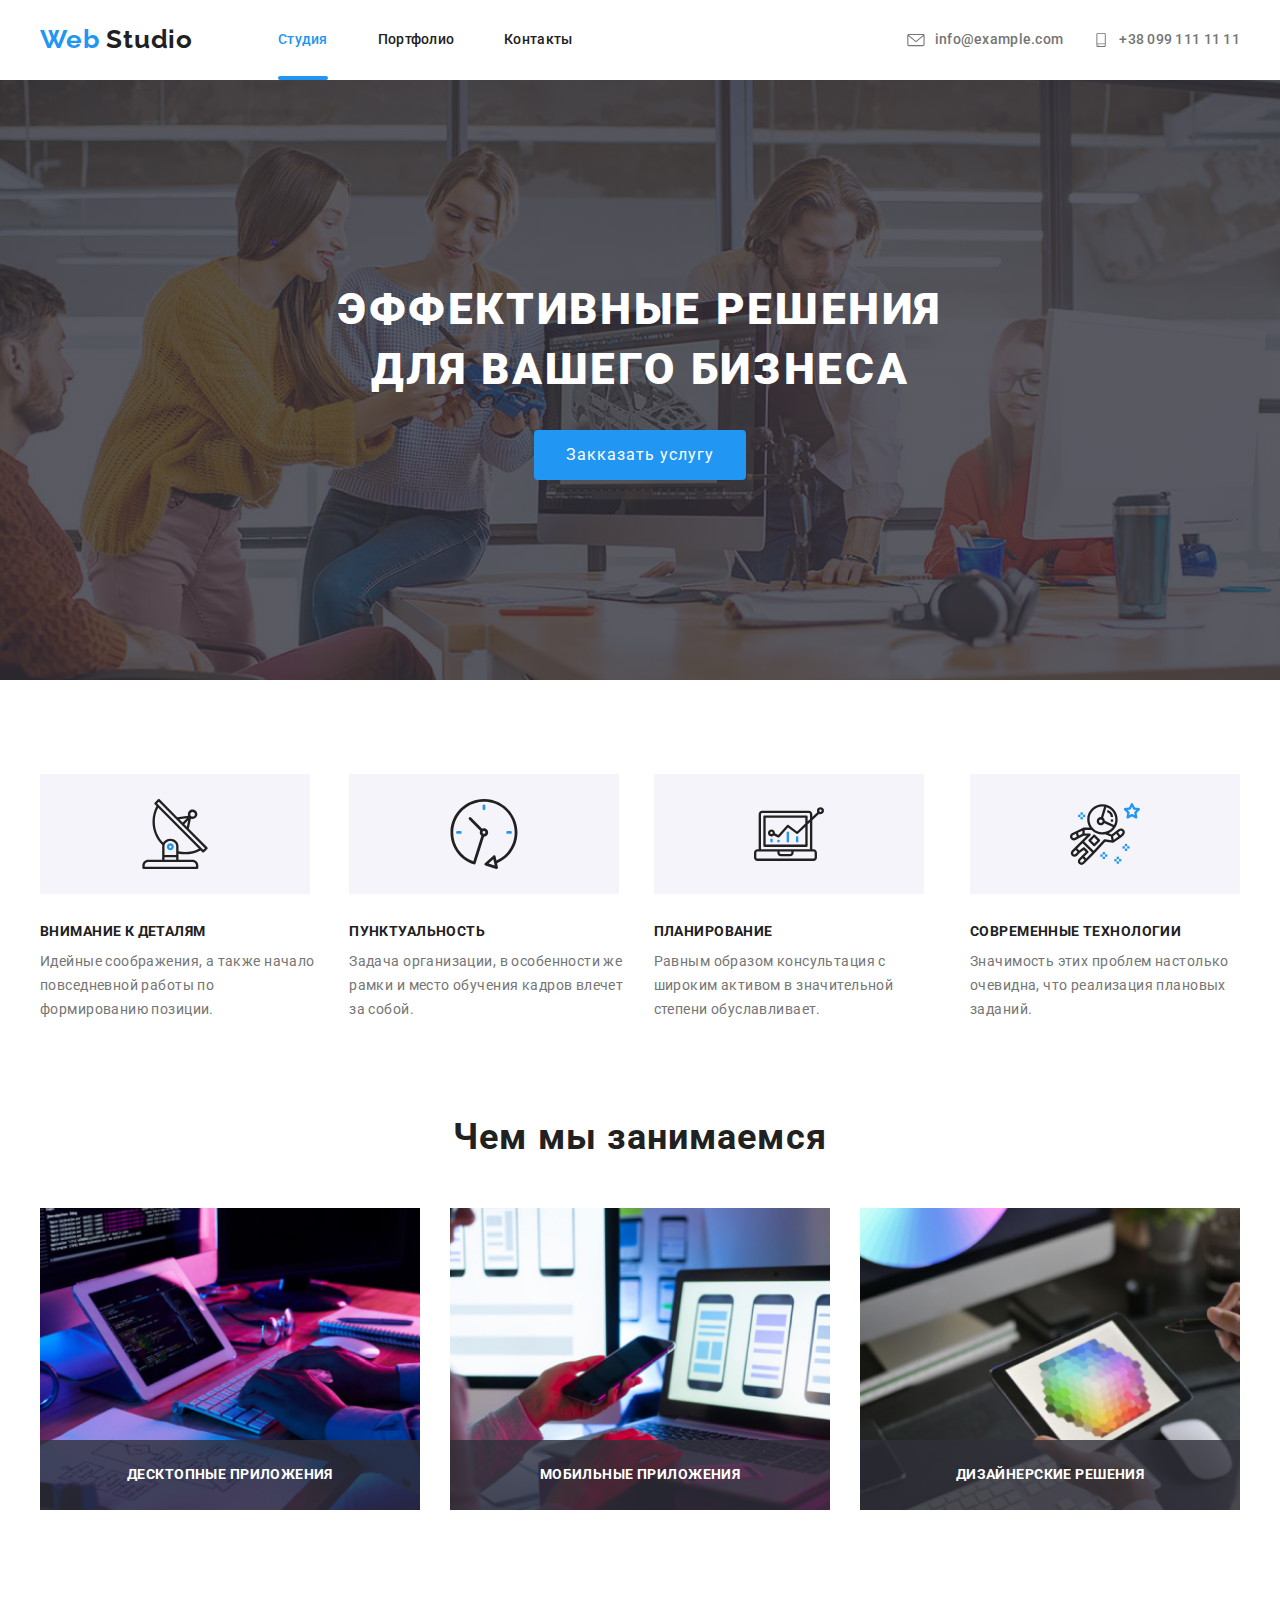
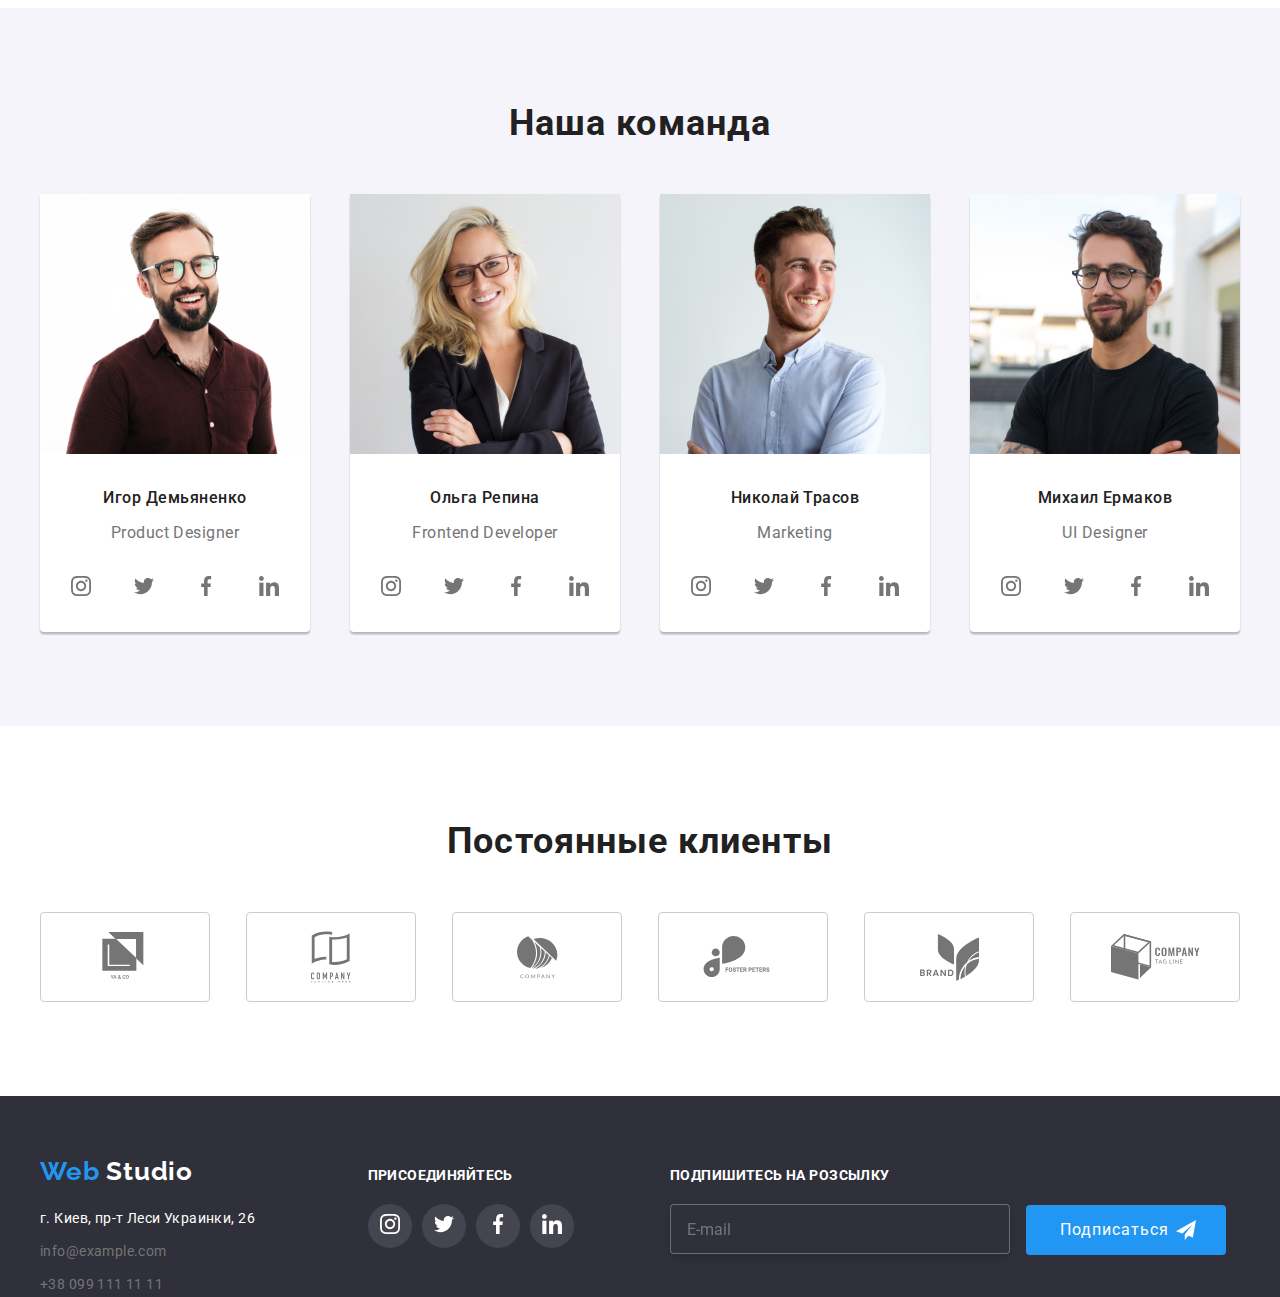
==== index.html @ dcc3e6ee "Копия ДЗ 6" ====
<!DOCTYPE html>
<html lang="ru">

<head>
  <meta charset="UTF-8" />

  <meta name="viewport" content="width=device-width, initial-scale=1.0" />
  <title>Студия</title>
  <link rel="stylesheet"
    href="https://fonts.googleapis.com/css2?family=Raleway:wght@700&family=Roboto:wght@400;700;900&display=swap" />
  <link rel="stylesheet" href="./normalize.css" />
  <link rel="stylesheet" href="./css/styles.css" />
</head>

<body>
 
  
  <header>
    <!-- Модалка -->
    <div class="backdrop is-hidden" data-modal>
      <div class="modal">
        <div class="img">
          <svg class="form-icon" width="18" height="18" data-modal-close>
            <use href="./images/sprite.svg#icon-cancel-circle"></use>
          </svg>
        </div>
        <h2 class="title">Оставьте свои данные, мы вам перезвоним</h2>


        <form class="form">
          <div class="form-field">
            <lable for="name" class="form-label">Имя</lable>
            <input type="text" class="form-input" name="name" id="">
            <svg class="form-icon" width="18" height="18">
              <use href="./images/sprite.svg#icon-person-black-18dp"></use>
            </svg>
          </div>


          <div class="form-field">
            <lable for="name" class="form-label">Телефон</lable>
            <input type="tel" class="form-input" name="phone" id="">
            <svg class="form-icon" width="18" height="18">
              <use href="./images/sprite.svg#icon-phone-black-18dp"></use>
            </svg>
          </div>

          <div class="form-field">
            <lable for="name" class="form-label">Почта</lable>
            <input type="email" class="form-input" name="email" id="">
            <svg class="form-icon" width="18" height="18">
              <use href="./images/sprite.svg#icon-email-black-18dp"></use>
            </svg>
          </div>

          <div>
            <lable for="name" class="form-label">Коментарий</lable>
            <textarea name="comment" rows="5" cols="45" placeholder="Введите текст" class="form-comment"></textarea>

          </div>
        </form>
        <div class="form-check">
          <input type="checkbox" name="policy" value="" id="policy" class="checkbox" />
          <label for="policy" class="form-label-check"> Соглашаюсь с рассылкой и принимаю<a href="" class="check-link">
              Условия договора</a></label>
        </div>

        <button type="submit" class="submit-button">Отправить</button>
        </form>

      </div>
    </div>
    <!-- Модалка --> 
    
    <!-- Шапка сайта -->
    <div class="container no-padding nav-box">
      <a href="./" class="logo">
        <div class="web">Web</div>
        <div class="studio">Studio</div>
      </a>

      <nav>
        <ul class="site-nav">
          <li class="item"><a href="" class="link">Студия</a></li>
          <li class="item"><a href="./portfolio.html">Портфолио</a></li>
          <li class="item"><a href="./test.html">Контакты</a></li>
        </ul>
      </nav>

      <address class="address-box">
        <ul class="address-list">
          <li class="item">
            <a href="mailto:info@example.com">
              <svg class="addres-icon" width="18" height="13">
                <use href="./images/sprite.svg#icon-envelope-hover"></use>
              </svg>
              <p>info@example.com</p>
            </a>
          </li>
          <li class="item">
            <a href="tel:+380991111111">
              <svg class="addres-icon" width="16" height="14">
                <use href="./images/sprite.svg#icon-smartphone"></use>
              </svg>
              +38 099 111 11 11
            </a>
          </li>
        </ul>
      </address>
    </div>
  </header>

  <!-- Герой -->

  <main>
    <section class="hero">
      <h1 class="title">
        Эффективные решения<br />
        для вашего бизнеса
      </h1>
      <button data-modal-open>Закказать услугу</button>
    </section>

    <!-- Преимущества -->

    <section class="advantages container">
      <h2 hidden>Преимущества</h2>
      <ul>
        <li class="item">
          <div class="advantages-icon">
            <svg width="70" height="70">
              <use href="./images/sprite.svg#icon-antenna"></use>
            </svg>
          </div>
          <h3 class="title">Внимание к деталям</h3>
          <p class="title-inf">
            Идейные соображения, а также начало повседневной работы по
            формированию позиции.
          </p>
        </li>

        <li class="item">
          <div class="advantages-icon">
            <svg width="70" height="70">
              <use href="./images/sprite.svg#icon-clock"></use>
            </svg>
          </div>
          <h3 class="title">Пунктуальность</h3>

          <p class="title-inf">
            Задача организации, в особенности же рамки и место обучения кадров
            влечет за собой.
          </p>
        </li>

        <li class="item">
          <div class="advantages-icon">
            <svg width="70" height="70">
              <use href="./images/sprite.svg#icon-diagram"></use>
            </svg>
          </div>
          <h3 class="title">Планирование</h3>
          <p class="title-inf">
            Равным образом консультация с широким активом в значительной
            степени обуславливает.
          </p>
        </li>

        <li class="item">
          <div class="advantages-icon">
            <svg width="70" height="70">
              <use href="./images/sprite.svg#icon-astronaut"></use>
            </svg>
          </div>
          <h3 class="title">Современные технологии</h3>
          <p class="title-inf">
            Значимость этих проблем настолько очевидна, что реализация
            плановых заданий.
          </p>
        </li>
      </ul>
    </section>

    <!-- Чем мы занимаемся -->

    <section class="work container">
      <h2 class="subtitle">Чем мы занимаемся</h2>
      <ul class="subject">
        <li class="title">
          <img src="./images/box1.jpg" alt="Ноутбук" width="380" />
          <h3 class="signature">Десктопные приложения</h3>
        </li>

        <li class="title">
          <img src="./images/box2.jpg" alt="Смартфон" width="380" />
          <h3 class="signature">Мобильные приложения</h3>
        </li>

        <li class="title">
          <img src="./images/box3.jpg" alt="Рабочий стол" width="380" />
          <h3 class="signature">Дизайнерские решения</h3>
        </li>
      </ul>
    </section>

    <!-- Наша команда -->

    <section class="team">
      <div class="container">
        <h2 class="subtitle">Наша команда</h2>
        <ul class="subject">
          <li class="title">
            <img src="./images/igor.jpg" alt="Игор Демьяненко" width="270" />
            <h3 class="name">Игор Демьяненко</h3>
            <p class="specialty">Product Designer</p>
            <ul class="link-soc">
              <li class="title">
                <a href="https://www.instagram.com/?hl=ru" target="_blank">
                  <svg class="social-icon" width="20" height="20">
                    <use href="./images/sprite.svg#icon-instagram-2"></use>
                  </svg>
                </a>
              </li>
              <li class="title">
                <a href="https://twitter.com/?lang=ru" target="_blank">
                  <svg class="social-icon" width="20" height="20">
                    <use href="./images/sprite.svg#icon-twitter-1"></use>
                  </svg>
                </a>
              </li>
              <li class="title">
                <a href="https://www.facebook.com/" target="_blank">
                  <svg class="social-icon" width="20" height="20">
                    <use href="./images/sprite.svg#icon-facebook-1"></use>
                  </svg>
                </a>
              </li>

              <li class="title">
                <a href="https://ru.linkedin.com/" target="_blank">
                  <svg class="social-icon" width="20" height="20">
                    <use href="./images/sprite.svg#icon-linkedin-1"></use>
                  </svg>
                </a>
              </li>
            </ul>
          </li>

          <li class="title">
            <img src="./images/olga.jpg" alt="Ольга Репина" width="270" />
            <h3 class="name">Ольга Репина</h3>
            <p class="specialty">Frontend Developer</p>
            <ul class="link-soc">
              <li class="title">
                <a href="https://www.instagram.com/?hl=ru" target="_blank">
                  <svg class="social-icon" width="20" height="20">
                    <use href="./images/sprite.svg#icon-instagram-2"></use>
                  </svg>
                </a>
              </li>
              <li class="title">
                <a href="https://twitter.com/?lang=ru" target="_blank">
                  <svg class="social-icon" width="20" height="20">
                    <use href="./images/sprite.svg#icon-twitter-1"></use>
                  </svg>
                </a>
              </li>
              <li class="title">
                <a href="https://www.facebook.com/" target="_blank">
                  <svg class="social-icon" width="20" height="20">
                    <use href="./images/sprite.svg#icon-facebook-1"></use>
                  </svg>
                </a>
              </li>

              <li class="title">
                <a href="https://ru.linkedin.com/" target="_blank">
                  <svg class="social-icon" width="20" height="20">
                    <use href="./images/sprite.svg#icon-linkedin-1"></use>
                  </svg>
                </a>
              </li>
            </ul>
          </li>

          <li class="title">
            <img src="./images/nikolay.jpg" alt="Николай Тарасов" width="270" />
            <h3 class="name">Николай Трасов</h3>
            <p class="specialty">Marketing</p>
            <ul class="link-soc">
              <li class="title">
                <a href="https://www.instagram.com/?hl=ru" target="_blank">
                  <svg class="social-icon" width="20" height="20">
                    <use href="./images/sprite.svg#icon-instagram-2"></use>
                  </svg>
                </a>
              </li>
              <li class="title">
                <a href="https://twitter.com/?lang=ru" target="_blank">
                  <svg class="social-icon" width="20" height="20">
                    <use href="./images/sprite.svg#icon-twitter-1"></use>
                  </svg>
                </a>
              </li>
              <li class="title">
                <a href="https://www.facebook.com/" target="_blank">
                  <svg class="social-icon" width="20" height="20">
                    <use href="./images/sprite.svg#icon-facebook-1"></use>
                  </svg>
                </a>
              </li>

              <li class="title">
                <a href="https://ru.linkedin.com/" target="_blank">
                  <svg class="social-icon" width="20" height="20">
                    <use href="./images/sprite.svg#icon-linkedin-1"></use>
                  </svg>
                </a>
              </li>
            </ul>
          </li>

          <li class="title">
            <img src="./images/mihail.jpg" alt="Михаил Ермаков" width="270" />
            <h3 class="name">Михаил Ермаков</h3>
            <p class="specialty">UI Designer</p>
            <ul class="link-soc">
              <li class="title">
                <a href="https://www.instagram.com/?hl=ru" target="_blank">
                  <svg class="social-icon" width="20" height="20">
                    <use href="./images/sprite.svg#icon-instagram-2"></use>
                  </svg>
                </a>
              </li>
              <li class="title">
                <a href="https://twitter.com/?lang=ru" target="_blank">
                  <svg class="social-icon" width="20" height="20">
                    <use href="./images/sprite.svg#icon-twitter-1"></use>
                  </svg>
                </a>
              </li>
              <li class="title">
                <a href="https://www.facebook.com/" target="_blank">
                  <svg class="social-icon" width="20" height="20">
                    <use href="./images/sprite.svg#icon-facebook-1"></use>
                  </svg>
                </a>
              </li>

              <li class="title">
                <a href="https://ru.linkedin.com/" target="_blank">
                  <svg class="social-icon" width="20" height="20">
                    <use href="./images/sprite.svg#icon-linkedin-1"></use>
                  </svg>
                </a>
              </li>
            </ul>
          </li>
        </ul>
      </div>
    </section>

    <!-- Постоянные клиенты -->

    <section class="clients">
      <div class="container">
        <h2 class="subtitle">Постоянные клиенты</h2>
        <ul class="client-box">
          <li class="item">
            <a href="" class="clients-link">
              <svg class="client-icon" width="48" height="50">
                <use href="./images/sprite.svg#icon-logo-1"></use>
              </svg>
            </a>
          </li>

          <li class="item">
            <a href="" class="clients-link">
              <svg class="client-icon" width="40" height="52">
                <use href="./images/sprite.svg#icon-logo-2"></use>
              </svg>
            </a>
          </li>
          <li class="item">
            <a href="" class="clients-link">
              <svg class="client-icon" width="41" height="43">
                <use href="./images/sprite.svg#icon-logo-3"></use>
              </svg>
            </a>
          </li>
          <li class="item">
            <a href="" class="clients-link">
              <svg class="client-icon" width="80" height="42">
                <use href="./images/sprite.svg#icon-logo-4"></use>
              </svg>
            </a>
          </li>
          <li class="item">
            <a href="" class="clients-link">
              <svg class="client-icon" width="59" height="47">
                <use href="./images/sprite.svg#icon-logo-5"></use>
              </svg>
            </a>
          </li>
          <li class="item">
            <a href="" class="clients-link">
              <svg class="client-icon" width="89" height="46">
                <use href="./images/sprite.svg#icon-logo-6"></use>
              </svg>
            </a>
          </li>
        </ul>
      </div>
    </section>
  </main>
  <!-- Футер -->

  <footer class="footer">
    <div class="container">
      <div class="footer-box">
        <div class="box-link">
          <a href="./" class="logo">
            <div class="web">Web</div>
            <div class="studio-white">Studio</div>
          </a>
          <div class="footer-add">
            <address>
              <ul>
                <li class="item">
                  <a class="maps" href="https://goo.gl/maps/wAixXiMxQ6tdeZB17" target="_blank">г.
                    Киев, пр-т Леси Украинки, 26</a>
                </li>

                <li class="item">
                  <a href="mailto:info@example.com" class="link">info@example.com</a><br />
                </li>
                <li class="item">
                  <a href="tel:+380991111111" class="link">+38 099 111 11 11</a>
                </li>
              </ul>
            </address>
          </div>
        </div>

        <div class="connect">
          <p class="title">Присоединяйтесь</p>
          <ul class="connect-box">
            <li class="item">
              <a href="https://www.instagram.com/?hl=ru" target="_blank">
                <svg class="connect-icon" width="20" height="20">
                  <use href="./images/sprite.svg#icon-instagram-2"></use>
                </svg>
              </a>
            </li>
            <li class="item">
              <a href="https://www.instagram.com/?hl=ru" target="_blank">
                <svg class="connect-icon" width="20" height="20">
                  <use href="./images/sprite.svg#icon-twitter-1"></use>
                </svg>
              </a>
            </li>

            <li class="item">
              <a href="https://www.facebook.com/" target="_blank">
                <svg class="connect-icon" width="20" height="20">
                  <use href="./images/sprite.svg#icon-facebook-1"></use>
                </svg>
              </a>
            </li>

            <li class="item">
              <a href="https://ru.linkedin.com/" target="_blank">
                <svg class="connect-icon" width="20" height="20">
                  <use href="./images/sprite.svg#icon-linkedin-1"></use>
                </svg>
              </a>
            </li>
          </ul>
        </div>

        <div class="subskriber">
          <p class="title">Подпишитесь на розсылку</p>
          <input type="text" class="ft-input" placeholder="E-mail">
          <button>Подписаться
            <svg class="subskriber-icon" width="20" height="20">
              <use href="./images/sprite.svg#icon-send"></use>
            </svg>
          </button>
        </div>
      </div>
    </div>
  </footer>
  <script>
    const refs = {
      openModalBtn: document.querySelector("[data-modal-open]"),
      closeModalBtn: document.querySelector("[data-modal-close]"),
      modal: document.querySelector("[data-modal]"),
    };

    refs.openModalBtn.addEventListener("click", toggleModal);
    refs.closeModalBtn.addEventListener("click", toggleModal);

    function toggleModal() {
      refs.modal.classList.toggle("is-hidden");
    }
  </script>
</body>

</html>
---- css/styles.css ----
a {
  text-decoration: none;
}
ul {
  list-style: none;
  padding-left: 0;
}

html {
  box-sizing: inherit;
}

*,
*::before,
*::after {
  box-sizing: border-box;
}

:active,
:hover,
:focus {
  outline: 0;
  outline-offset: 0;
}

:root {
  --primary-text-color: #757575;
  --title-text-color: #212121;
  --accent-color: #2196f3;
  --accent-white-color: #ffffff;
  --background-pinc-color: #f5f4fa;
}

h1,
h2,
h3,
h4,
h5,
h6,
ul,
li,
p {
  margin-top: 0px;
  margin-bottom: 0px;
}

.container {
  width: 1230px;
  padding: 94px 15px;
  margin-left: auto;
  margin-right: auto;
}

.no-padding {
  padding-top: 0;
  padding-bottom: 0;
}

body {
  background-color: var(--accent-white-color);
  font-family: "Roboto", sans-serif;
}

/* Модальное окно */

.backdrop {
  position: fixed;
  top: 0;
  left: 0;
  width: 100%;
  height: 100%;
  background-color: rgba(0, 0, 0, 0.4);
  z-index: 1;

  opacity: 1;
  transition: opacity 250ms cubic-bezier(0.4, 0, 0.2, 1);
}

.form .form-input {
  padding: 10px 20px 10px 42px;
  border-radius: 4px;
  border: 1px solid rgba(33, 33, 33, 0.2);

  margin-bottom: 10px;

  height: 40px;
  width: 448px;
}

.form .form-input:focus {
  border-color: var(--accent-color);
}

.form .form-field:focus-within svg {
  fill: var(--accent-color);
}

.backdrop.is-hidden {
  opacity: 0;
  pointer-events: none;
}

.backdrop .modal .img {
  position: absolute;
  top: 8px;
  right: 8px;
}

.backdrop .modal .img:hover,
.backdrop .modal .img:focus {
  fill: var(--accent-color);
}

.backdrop.is-hidden .modal {
  transform: scale(0.8) translate(-50%, -50%);
}

.modal {
  width: 528px;
  height: 581px;
  position: relative;
  left: 50%;
  top: 50%;
  background-color: #fff;
  border-radius: 4px;

  transform: scale(1) translate(-50%, -50%);
  transition: transform 250ms cubic-bezier(0.4, 0, 0.2, 1);
}

.backdrop .title {
  padding: 40px 40px 12px 40px;

  font-family: Roboto;
  font-style: normal;
  font-weight: bold;
  font-size: 20px;
  line-height: 23px;
  text-align: center;
  letter-spacing: 0.03em;
}

.backdrop .form-label {
  font-family: Roboto;
  font-style: normal;
  font-weight: normal;
  font-size: 12px;
  line-height: 14px;
  letter-spacing: 0.01em;

  display: block;
  color: var(--primary-text-color);
  margin-bottom: 4px;
}

.form {
  margin-left: 40px;
}

.form .form-field {
  position: relative;
}

.form .form-icon {
  position: absolute;
  top: 29px;
  left: 12px;
}

.form .form-comment {
  padding: 12px 16px;
  margin-bottom: 20px;
  border-radius: 4px;
  border: 1px solid rgba(33, 33, 33, 0.2);
  resize: none;

  height: 120px;
  width: 448px;

  font-family: Roboto;
  font-style: normal;
  font-weight: normal;
  font-size: 12px;
  line-height: 14px;
  letter-spacing: 0.01em;
}

.form .form-comment:focus {
  border-color: var(--accent-color);
}

.form-check {
  display: flex;
  justify-content: center;
  align-items: center;
}

.form-check .form-label-check {
  font-family: Roboto;
  font-style: normal;
  font-weight: normal;
  font-size: 14px;
  line-height: 24px;
  letter-spacing: 0.03em;

  color: #757575;
}

.checkbox {
  margin-right: 5px;
}

.check-link {
  color: var(--accent-color);
}

.submit-button {
  background-color: var(--accent-color);
  color: var(--accent-white-color);
  font-size: 16px;
  line-height: 1.9;
  align-items: center;
  text-align: center;
  letter-spacing: 0.06em;
  font-style: normal;
  border: 0px;

  display: inline-block;

  border-radius: 4px;
  padding: 10px 32px;
  min-width: 200px;
  margin-top: 30px;
  margin-left: 164px;
}

/* Навигаия сайта */

.logo {
  font-family: "Raleway", sans-serif;
  font-weight: 700;
  font-size: 26px;
  line-height: 1.2;
  letter-spacing: 0.03em;

  min-width: 153px;
  display: flex;
  justify-content: space-between;
  padding-top: 24px;
  padding-bottom: 25px;
  margin-right: 85px;
}

.logo .web {
  color: var(--accent-color);
}

.logo .studio {
  color: var(--title-text-color);
}

.logo .studio-white {
  color: var(--accent-white-color);
}
.site-nav {
  display: flex;
}

.site-nav .item:not(:last-child) {
  margin-right: 50px;
}

.site-nav a {
  color: var(--title-text-color);
  font-weight: 500;
  font-size: 14px;
  line-height: 1.14;
  letter-spacing: 0.02em;

  display: block;
  padding-top: 32px;

  transition-property: background-color, color;
  transition-duration: 250ms;
  transition-timing-function: cubic-bezier(0.4, 0, 0.2, 1);
}

.site-nav a:hover,
.site-nav a:focus {
  color: var(--accent-color);
}

.site-nav .link {
  color: var(--accent-color);
}

.site-nav .link::after {
  content: " ";
  display: block;
  width: inherit;
  height: 4px;
  background-color: var(--accent-color);
  border-radius: 2px;
  margin-top: 28px;
}

.address-list {
  display: flex;
}

.address-box {
  margin-left: auto;
}

.address-list a {
  color: var(--primary-text-color);
  font-weight: 500;
  font-size: 14px;
  line-height: 1.14;
  letter-spacing: 0.02em;
  font-style: normal;

  display: flex;
  padding-top: 32px;
  padding-bottom: 32px;
  margin-right: 26px;
  align-items: center;
}

.address-list a:last-child {
  margin-right: 0;

  transition-property: background-color, color;
  transition-duration: 250ms;
  transition-timing-function: cubic-bezier(0.4, 0, 0.2, 1);
}

.address-box .addres-icon {
  margin-right: 10px;
  fill: var(--primary-text-color);
}

.address-list .item + .item {
  margin-left: 30px;
}

.address-list .item a:hover,
.address-list .item a:focus {
  color: var(--accent-color);
}

.address-list .item a:hover .addres-icon,
.address-list .item a:focus .addres-icon {
  color: var(--accent-color);
  fill: var(--accent-color);
}

.nav-box {
  display: flex;
  align-items: center;
}

.hero {
  height: 600px;
  text-align: center;
  padding-top: 200px;

  background-image: linear-gradient(
      rgba(47, 48, 58, 0.8) 0%,
      rgba(47, 48, 58, 0.8) 100%
    ),
    url(../images/header-img.jpg);
  background-repeat: no-repeat;
  background-position: 50% 50%;
}

.hero .title {
  color: var(--accent-white-color);
  font-weight: 900;
  font-size: 44px;
  line-height: 1.36;
  text-align: center;
  letter-spacing: 0.06em;
  text-transform: uppercase;
}

.hero button {
  background-color: var(--accent-color);
  color: var(--accent-white-color);
  font-size: 16px;
  line-height: 1.9;
  align-items: center;
  text-align: center;
  letter-spacing: 0.06em;
  font-style: normal;
  border: 0px;

  display: inline-block;

  border-radius: 4px;
  padding: 10px 32px;
  min-width: 200px;
  margin-top: 30px;
}

.advantages .title {
  color: var(--title-text-color);
  font-weight: 700;
  font-size: 14px;
  line-height: 1.14;
  letter-spacing: 0.03em;
  text-transform: uppercase;

  margin: 30px 0 10px 0;
}

.advantages ul {
  display: flex;
  justify-content: space-between;
}

.advantages .item:not(:last-child) {
  margin-right: 30px;
}

.advantages .item img {
  background-color: var(--background-pinc-color);
  padding: 25px 102px;
  border-radius: 4px;
}

.advantages .title-inf {
  color: var(--primary-text-color);
  font-size: 14px;
  line-height: 1.7;
  letter-spacing: 0.03em;
  font-family: Roboto;

  margin-top: 0;
  margin-bottom: 0;
}

.advantages ul {
  padding: 0;
}

.advantages .advantages-icon {
  display: inline-flex;
  width: 270px;
  height: 120px;
  background-color: var(--background-pinc-color);
}

.advantages .advantages-icon {
  display: inline-flex;
  align-items: center;
  justify-content: center;
}

.subtitle {
  color: var(--title-text-color);
  font-size: 36px;
  line-height: 1.17;
  text-align: center;
  letter-spacing: 0.03em;
  font-weight: 700;

  margin-bottom: 50px;
}

.work .subtitle {
  margin-top: -94px;
}

.work .signature {
  background-color: rgba(47, 48, 58, 0.8);
  color: var(--accent-white-color);
  font-size: 14px;
  line-height: 1.14;
  text-align: center;
  letter-spacing: 0.03em;
  text-transform: uppercase;
  font-weight: 700;
  padding-top: 27px;
  padding-bottom: 27px;

  position: absolute;
  left: 0;
  right: 0;
  bottom: 4px;
}

.work .title {
  position: relative;
}

.work .subject {
  display: flex;
  width: calc((100%-120px) / 3);
}

.work .title:not(:last-child) {
  margin-right: 30px;
}

.team {
  background-color: var(--background-pinc-color);
}

.team .title {
  background-color: var(--accent-white-color);
  border-radius: 4px;

  box-sizing: border-box;
}

.team ul {
  padding: 0;
}

.team .name {
  color: var(--title-text-color);
  font-weight: 500;
  font-size: 16px;
  line-height: 1.2;
  letter-spacing: 0.03em;
  text-align: center;

  margin-top: 30px;
}

.team .specialty {
  margin-bottom: 16px;
  margin-top: 10px;
  text-align: center;
}

.team .name + p {
  color: var(--primary-text-color);
  font-size: 16px;
  line-height: 1.9;
  letter-spacing: 0.03em;
}

.team .link-soc {
  display: flex;
  justify-content: space-evenly;
  margin-bottom: 24px;
}

.team .link-soc a:hover,
.team .link-soc a:focus {
  background-color: var(--accent-color);
}

.team .social-icon {
  fill: var(--primary-text-color);
}

.team .link-soc a:hover .social-icon,
.team .link-soc a:focus .social-icon {
  background-color: var(--accent-color);
  fill: var(--accent-white-color);
}

.team .link-soc a {
  display: inline-flex;
  justify-content: center;
  align-items: center;
  width: 44px;
  height: 44px;
  border-radius: 50%;
  padding: 12px;

  transition-property: background-color, fill;
  transition-duration: 250ms;
  transition-timing-function: cubic-bezier(0.4, 0, 0.2, 1);
}

.team .container .subject {
  display: flex;
  justify-content: space-between;
}

.team .container .subject > .title {
  box-shadow: 0px 3px 1px rgba(0, 0, 0, 0.1), 0px 1px 2px rgba(0, 0, 0, 0.08),
    0px 2px 2px rgba(0, 0, 0, 0.12);
}

.footer {
  background-color: #2f303a;
}

.footer .title {
  color: var(--accent-white-color);
  font-weight: 700;
  line-height: 1.14;
  letter-spacing: 0.03em;
  text-transform: uppercase;
  font-size: 14px;

  margin-bottom: 20px;
}

.footer .link {
  color: var(--primary-text-color);
  line-height: 1.7;
  letter-spacing: 0.03em;
  font-size: 14px;
  font-style: normal;
}

.footer .container {
  padding-top: 0;
  padding-bottom: 0;
}

.footer .container .logo {
  width: 153px;
  padding-top: 0;
  padding-bottom: 0;
  margin-top: 60px;
  margin-bottom: 20px;
}

.footer .box-link {
  width: 231px;
  margin-right: auto;
}

.footer .box-link .footer-add ul .item:not(:last-child) {
  margin-bottom: 9px;
}

.connect {
  width: 206px;
  margin-right: auto;
  margin-left: auto;
  margin-top: 72px;
}

.connect .connect-box {
  display: flex;
}

.connect .connect-box .item {
  background: rgba(255, 255, 255, 0.1);
  width: 44px;
  height: 44px;
  border-radius: 50%;

  transition-property: background-color, color;
  transition-duration: 250ms;
  transition-timing-function: cubic-bezier(0.4, 0, 0.2, 1);
}

.connect .connect-box .item {
  display: inline-flex;
  justify-content: center;
  align-items: center;
}

.connect .connect-box .item .connect-icon {
  fill: var(--accent-white-color);
}

.connect .connect-box .item:hover,
.connect .connect-box .item:focus {
  background-color: var(--accent-color);
}

.connect .connect-box .item:not(:last-child) {
  margin-right: 10px;
}

.subskriber {
  width: 570px;
  margin-left: auto;
  margin-top: 72px;
}

.subskriber .ft-input {
  width: 340px;
  height: 50px;
  background-color: #2f303a;
  padding: 16px;

  border: 1px solid rgba(255, 255, 255, 0.3);
  box-sizing: border-box;
  filter: drop-shadow(0px 4px 4px rgba(0, 0, 0, 0.15));
  border-radius: 4px;
}

.subskriber button {
  background-color: var(--accent-color);
  color: var(--accent-white-color);
  font-size: 16px;
  line-height: 1.9;
  align-items: center;
  text-align: center;
  letter-spacing: 0.06em;
  font-style: normal;
  border: 0px;
  position: relative;

  display: inline-block;

  border-radius: 4px;
  /* padding: 10px 32px; */
  padding-left: 32px;
  padding-top: 10px;
  padding-right: 55px;
  padding-bottom: 10px;
  min-width: 200px;
  margin-left: 12px;
}

.subskriber .subskriber-icon {
  position: absolute;
  top: 50%;
  left: 150px;
  transform: translate(0%, -50%);
}

.footer-box {
  display: flex;
}

address .maps {
  color: var(--accent-white-color);
  font-style: normal;
  font-size: 14px;
  line-height: 1.7;
  letter-spacing: 0.03em;
}
/* Оформление плртфолио */

.press button {
  background-color: var(--background-pinc-color);
  color: var(--title-text-color);
  font-weight: 500;
  font-size: 16px;
  line-height: 1.63;
  text-align: center;
  letter-spacing: 0.03em;

  display: block;
  border-radius: 4px;
  border: 0;
  padding: 6px 22px;

  transition-property: background-color, color;
  transition-duration: 250ms;
  transition-timing-function: cubic-bezier(0.4, 0, 0.2, 1);
}

.press button:hover,
.press button:focus {
  color: var(--accent-white-color);
  background-color: var(--accent-color);
  box-shadow: 0px 3px 1px rgba(0, 0, 0, 0.1), 0px 1px 2px rgba(0, 0, 0, 0.08),
    0px 2px 2px rgba(0, 0, 0, 0.12);
}

.portfolio .title {
  color: var(--title-text-color);
  font-weight: 700;
  font-size: 18px;
  line-height: 2;
  letter-spacing: 0.06em;
}

.portfolio .title + p {
  color: var(--primary-text-color);
  font-size: 16px;
  line-height: 1.9;
  letter-spacing: 0.03em;
}

.portfolio .item .img {
  position: relative;
}

.portfolio .info {
  color: var(--accent-white-color);
  background-color: rgba(33, 150, 243, 0.9);
  font-size: 18px;
  line-height: 1.56;
  letter-spacing: 0.03em;
  padding: 63px 24px;

  position: absolute;
  top: 0;
  left: 0;
  width: 100%;
  height: 100%;
  top: 100%;
  opacity: 1;

  transition: transform 250ms cubic-bezier(0.4, 0, 0.2, 1);
}

.portfolio .item:hover .info,
.portfolio .item:focus .info {
  transform: translateY(-305px);
}

.portfolio > .item:hover {
  box-shadow: 0px 3px 1px rgba(0, 0, 0, 0.1), 0px 1px 2px rgba(0, 0, 0, 0.08),
    0px 2px 2px rgba(0, 0, 0, 0.12);
}

.portfolio > .item {
  outline: 1px solid var(--background-pinc-color);
}

.portfolio .item .img {
  overflow: hidden;
}

.filter .press {
  display: flex;
  justify-content: center;
}

.filter {
  margin-bottom: 50px;
}

.press .item + .item {
  margin-left: 8px;
}

.portfolio {
  display: flex;
  flex-wrap: wrap;
}

.portfolio .item {
  width: calc((100% - 60px) / 3);
  margin-right: 30px;
  margin-bottom: 30px;
}

.portfolio .item:nth-child(3n) {
  margin-right: 0;
}

.portfolio .item:nth-last-child(-n + 3) {
  margin-bottom: 0;
}

.clients .client-box {
  display: flex;
  justify-content: space-between;
}

.clients-link {
  display: inline-flex;
  width: 170px;
  height: 90px;
  justify-content: center;
  border: 1px solid #ccc;
  align-items: center;
  border-radius: 4px;
  fill: var(--primary-text-color);

  transition-property: fill, border;
  transition-duration: 250ms;
  transition-timing-function: cubic-bezier(0.4, 0, 0.2, 1);
}

.clients-link:hover,
.clients-link:focus {
  fill: var(--accent-color);
  border-color: var(--accent-color);
}

.client-box .item .client-link {
  display: block;
  width: 170px;
  height: 90px;
}

.client-box .item {
  border-radius: 4px;
}

.client-box .item {
  display: inline-flex;
  align-items: center;
  justify-content: center;
}
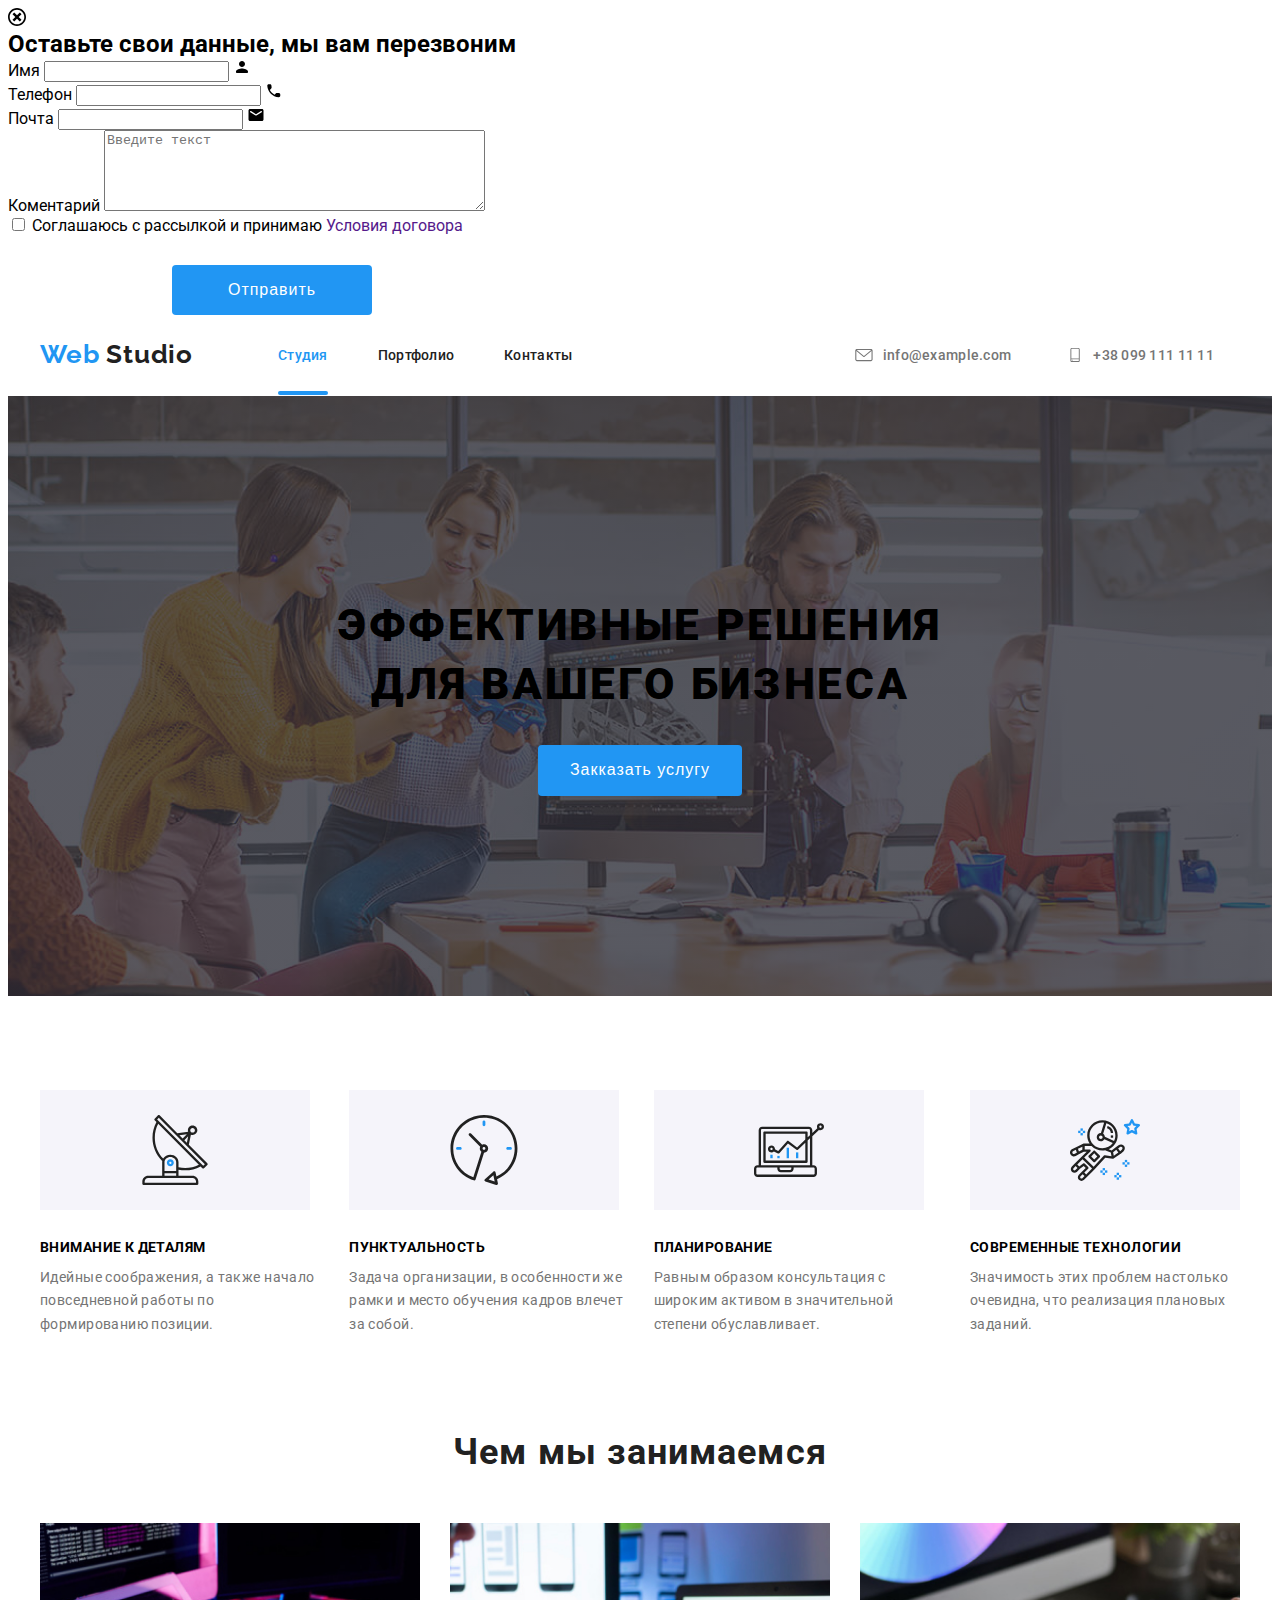
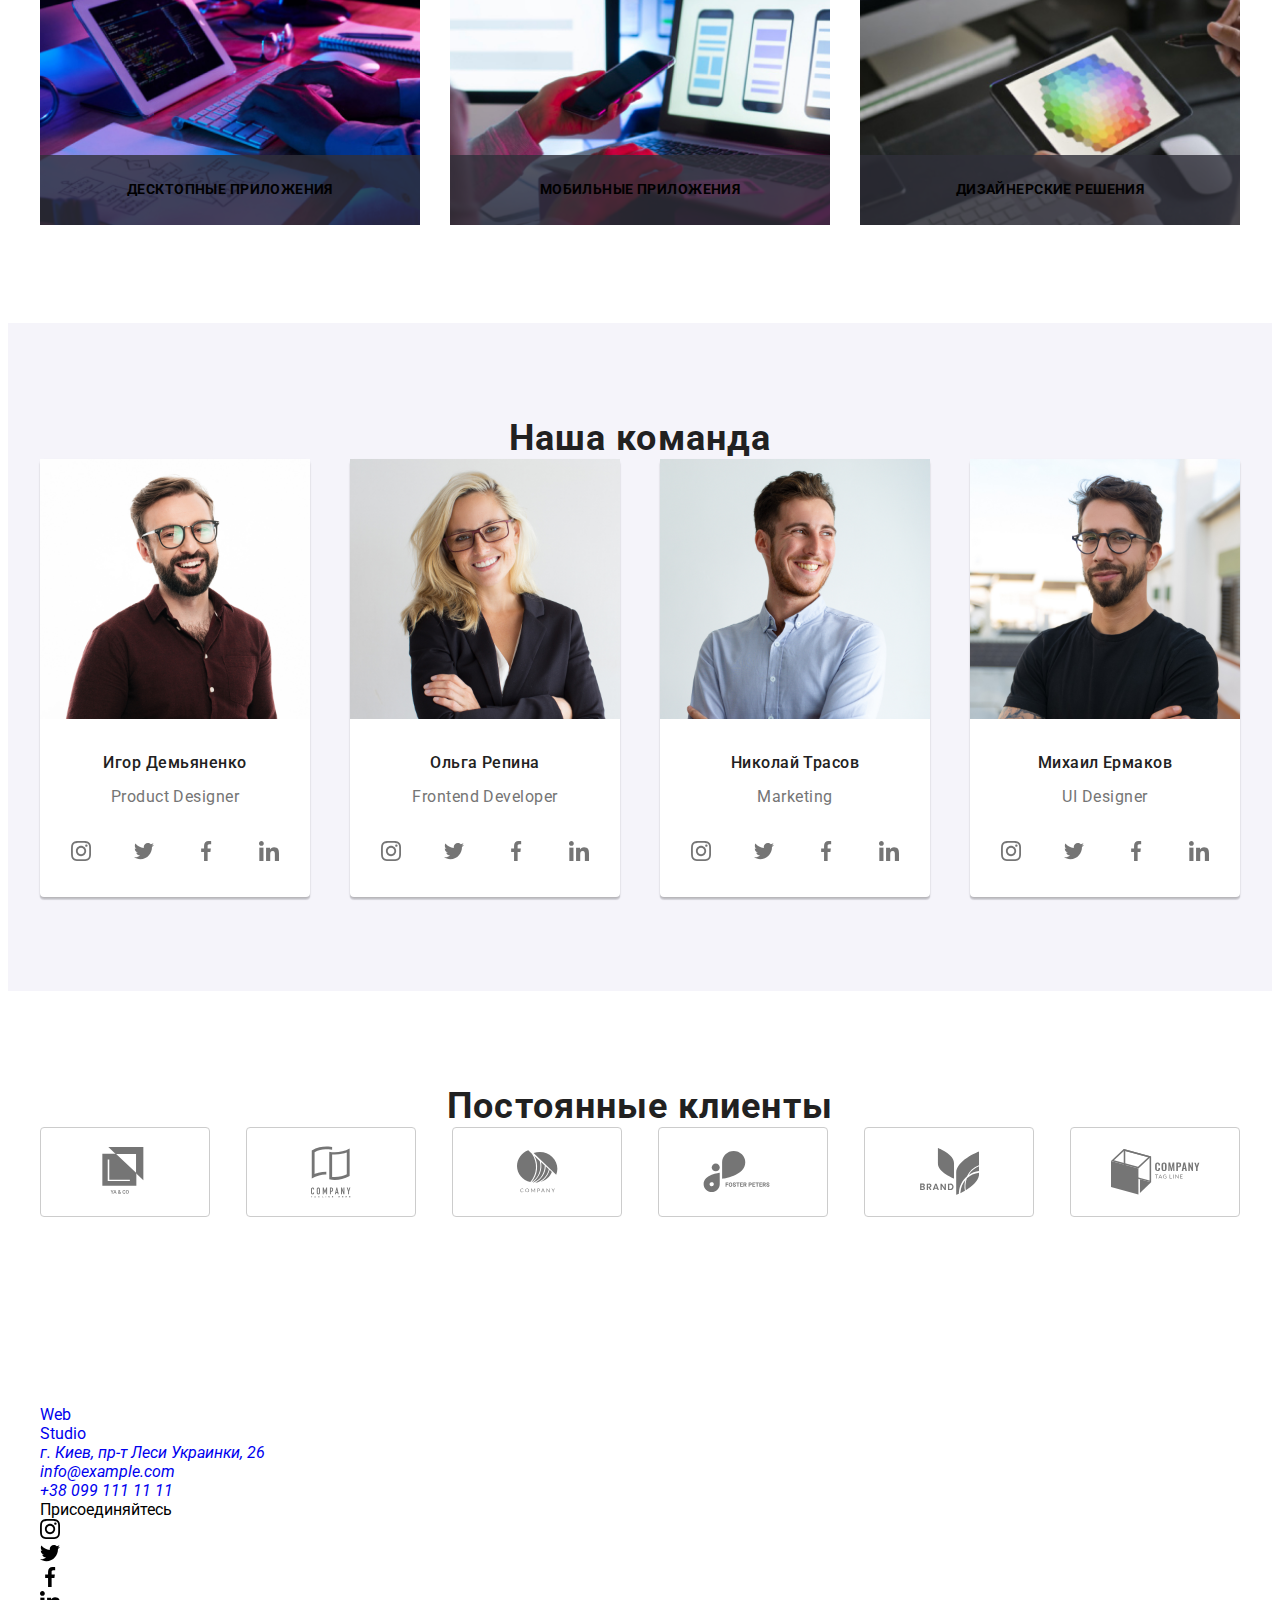
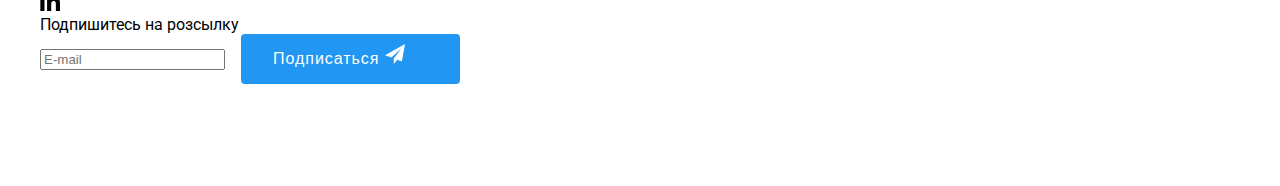
==== commit edf9da1f: "sass без футера" ====
--- a/index.html
+++ b/index.html
@@ -1,509 +1,530 @@
 <!DOCTYPE html>
 <html lang="ru">
-
-<head>
-  <meta charset="UTF-8" />
-
-  <meta name="viewport" content="width=device-width, initial-scale=1.0" />
-  <title>Студия</title>
-  <link rel="stylesheet"
-    href="https://fonts.googleapis.com/css2?family=Raleway:wght@700&family=Roboto:wght@400;700;900&display=swap" />
-  <link rel="stylesheet" href="./normalize.css" />
-  <link rel="stylesheet" href="./css/styles.css" />
-</head>
-
-<body>
- 
-  
-  <header>
-    <!-- Модалка -->
-    <div class="backdrop is-hidden" data-modal>
-      <div class="modal">
-        <div class="img">
-          <svg class="form-icon" width="18" height="18" data-modal-close>
-            <use href="./images/sprite.svg#icon-cancel-circle"></use>
-          </svg>
-        </div>
-        <h2 class="title">Оставьте свои данные, мы вам перезвоним</h2>
-
-
-        <form class="form">
-          <div class="form-field">
-            <lable for="name" class="form-label">Имя</lable>
-            <input type="text" class="form-input" name="name" id="">
-            <svg class="form-icon" width="18" height="18">
-              <use href="./images/sprite.svg#icon-person-black-18dp"></use>
+  <head>
+    <meta charset="UTF-8" />
+
+    <meta name="viewport" content="width=device-width, initial-scale=1.0" />
+    <title>Студия</title>
+    <link
+      rel="stylesheet"
+      href="https://fonts.googleapis.com/css2?family=Raleway:wght@700&family=Roboto:wght@400;700;900&display=swap"
+    />
+    <link rel="stylesheet" href="./css/main.min.css" />
+  </head>
+
+  <body>
+    <header>
+      <!-- Модалка -->
+      <div class="backdrop is-hidden" data-modal>
+        <div class="modal">
+          <div class="img">
+            <svg class="form-icon" width="18" height="18" data-modal-close>
+              <use href="./images/sprite.svg#icon-cancel-circle"></use>
             </svg>
           </div>
-
-
-          <div class="form-field">
-            <lable for="name" class="form-label">Телефон</lable>
-            <input type="tel" class="form-input" name="phone" id="">
-            <svg class="form-icon" width="18" height="18">
-              <use href="./images/sprite.svg#icon-phone-black-18dp"></use>
-            </svg>
-          </div>
-
-          <div class="form-field">
-            <lable for="name" class="form-label">Почта</lable>
-            <input type="email" class="form-input" name="email" id="">
-            <svg class="form-icon" width="18" height="18">
-              <use href="./images/sprite.svg#icon-email-black-18dp"></use>
-            </svg>
-          </div>
-
-          <div>
-            <lable for="name" class="form-label">Коментарий</lable>
-            <textarea name="comment" rows="5" cols="45" placeholder="Введите текст" class="form-comment"></textarea>
-
-          </div>
-        </form>
-        <div class="form-check">
-          <input type="checkbox" name="policy" value="" id="policy" class="checkbox" />
-          <label for="policy" class="form-label-check"> Соглашаюсь с рассылкой и принимаю<a href="" class="check-link">
-              Условия договора</a></label>
+          <h2 class="title">Оставьте свои данные, мы вам перезвоним</h2>
+
+          <form class="form">
+            <div class="form-field">
+              <lable for="name" class="form-label">Имя</lable>
+              <input type="text" class="form-input" name="name" id="" />
+              <svg class="form-icon" width="18" height="18">
+                <use href="./images/sprite.svg#icon-person-black-18dp"></use>
+              </svg>
+            </div>
+
+            <div class="form-field">
+              <lable for="name" class="form-label">Телефон</lable>
+              <input type="tel" class="form-input" name="phone" id="" />
+              <svg class="form-icon" width="18" height="18">
+                <use href="./images/sprite.svg#icon-phone-black-18dp"></use>
+              </svg>
+            </div>
+
+            <div class="form-field">
+              <lable for="name" class="form-label">Почта</lable>
+              <input type="email" class="form-input" name="email" id="" />
+              <svg class="form-icon" width="18" height="18">
+                <use href="./images/sprite.svg#icon-email-black-18dp"></use>
+              </svg>
+            </div>
+
+            <div>
+              <lable for="name" class="form-label">Коментарий</lable>
+              <textarea
+                name="comment"
+                rows="5"
+                cols="45"
+                placeholder="Введите текст"
+                class="form-comment"
+              ></textarea>
+            </div>
+
+            <div class="form-check">
+              <input
+                type="checkbox"
+                name="policy"
+                value=""
+                id="policy"
+                class="checkbox"
+              />
+              <label for="policy" class="form-label-check">
+                Соглашаюсь с рассылкой и принимаю<a href="" class="check-link">
+                  Условия договора</a
+                ></label
+              >
+            </div>
+
+            <button type="submit" class="submit-button">Отправить</button>
+          </form>
         </div>
-
-        <button type="submit" class="submit-button">Отправить</button>
-        </form>
-
       </div>
-    </div>
-    <!-- Модалка --> 
-    
-    <!-- Шапка сайта -->
-    <div class="container no-padding nav-box">
-      <a href="./" class="logo">
-        <div class="web">Web</div>
-        <div class="studio">Studio</div>
-      </a>
-
-      <nav>
-        <ul class="site-nav">
-          <li class="item"><a href="" class="link">Студия</a></li>
-          <li class="item"><a href="./portfolio.html">Портфолио</a></li>
-          <li class="item"><a href="./test.html">Контакты</a></li>
+      <!-- Модалка -->
+
+      <!-- Шапка сайта -->
+      <div class="container no-padding nav-box">
+        <a href="./" class="logo">
+          <div class="web">Web</div>
+          <div class="studio">Studio</div>
+        </a>
+
+        <nav>
+          <ul class="site-nav">
+            <li class="item"><a href="" class="link">Студия</a></li>
+            <li class="item"><a href="./portfolio.html">Портфолио</a></li>
+            <li class="item"><a href="./test.html">Контакты</a></li>
+          </ul>
+        </nav>
+
+        <address class="address-box">
+          <ul class="address-list">
+            <li class="item">
+              <a href="mailto:info@example.com">
+                <svg class="addres-icon" width="18" height="13">
+                  <use href="./images/sprite.svg#icon-envelope-hover"></use>
+                </svg>
+                <p>info@example.com</p>
+              </a>
+            </li>
+            <li class="item">
+              <a href="tel:+380991111111">
+                <svg class="addres-icon" width="16" height="14">
+                  <use href="./images/sprite.svg#icon-smartphone"></use>
+                </svg>
+                +38 099 111 11 11
+              </a>
+            </li>
+          </ul>
+        </address>
+      </div>
+    </header>
+
+    <!-- Герой -->
+
+    <main>
+      <section class="hero">
+        <h1 class="title">
+          Эффективные решения<br />
+          для вашего бизнеса
+        </h1>
+        <button data-modal-open>Закказать услугу</button>
+      </section>
+
+      <!-- Преимущества -->
+
+      <section class="advantages container">
+        <h2 hidden>Преимущества</h2>
+        <ul>
+          <li class="item">
+            <div class="advantages-icon">
+              <svg width="70" height="70">
+                <use href="./images/sprite.svg#icon-antenna"></use>
+              </svg>
+            </div>
+            <h3 class="title">Внимание к деталям</h3>
+            <p class="title-inf">
+              Идейные соображения, а также начало повседневной работы по
+              формированию позиции.
+            </p>
+          </li>
+
+          <li class="item">
+            <div class="advantages-icon">
+              <svg width="70" height="70">
+                <use href="./images/sprite.svg#icon-clock"></use>
+              </svg>
+            </div>
+            <h3 class="title">Пунктуальность</h3>
+
+            <p class="title-inf">
+              Задача организации, в особенности же рамки и место обучения кадров
+              влечет за собой.
+            </p>
+          </li>
+
+          <li class="item">
+            <div class="advantages-icon">
+              <svg width="70" height="70">
+                <use href="./images/sprite.svg#icon-diagram"></use>
+              </svg>
+            </div>
+            <h3 class="title">Планирование</h3>
+            <p class="title-inf">
+              Равным образом консультация с широким активом в значительной
+              степени обуславливает.
+            </p>
+          </li>
+
+          <li class="item">
+            <div class="advantages-icon">
+              <svg width="70" height="70">
+                <use href="./images/sprite.svg#icon-astronaut"></use>
+              </svg>
+            </div>
+            <h3 class="title">Современные технологии</h3>
+            <p class="title-inf">
+              Значимость этих проблем настолько очевидна, что реализация
+              плановых заданий.
+            </p>
+          </li>
         </ul>
-      </nav>
-
-      <address class="address-box">
-        <ul class="address-list">
-          <li class="item">
-            <a href="mailto:info@example.com">
-              <svg class="addres-icon" width="18" height="13">
-                <use href="./images/sprite.svg#icon-envelope-hover"></use>
-              </svg>
-              <p>info@example.com</p>
-            </a>
-          </li>
-          <li class="item">
-            <a href="tel:+380991111111">
-              <svg class="addres-icon" width="16" height="14">
-                <use href="./images/sprite.svg#icon-smartphone"></use>
-              </svg>
-              +38 099 111 11 11
-            </a>
-          </li>
-        </ul>
-      </address>
-    </div>
-  </header>
-
-  <!-- Герой -->
-
-  <main>
-    <section class="hero">
-      <h1 class="title">
-        Эффективные решения<br />
-        для вашего бизнеса
-      </h1>
-      <button data-modal-open>Закказать услугу</button>
-    </section>
-
-    <!-- Преимущества -->
-
-    <section class="advantages container">
-      <h2 hidden>Преимущества</h2>
-      <ul>
-        <li class="item">
-          <div class="advantages-icon">
-            <svg width="70" height="70">
-              <use href="./images/sprite.svg#icon-antenna"></use>
-            </svg>
-          </div>
-          <h3 class="title">Внимание к деталям</h3>
-          <p class="title-inf">
-            Идейные соображения, а также начало повседневной работы по
-            формированию позиции.
-          </p>
-        </li>
-
-        <li class="item">
-          <div class="advantages-icon">
-            <svg width="70" height="70">
-              <use href="./images/sprite.svg#icon-clock"></use>
-            </svg>
-          </div>
-          <h3 class="title">Пунктуальность</h3>
-
-          <p class="title-inf">
-            Задача организации, в особенности же рамки и место обучения кадров
-            влечет за собой.
-          </p>
-        </li>
-
-        <li class="item">
-          <div class="advantages-icon">
-            <svg width="70" height="70">
-              <use href="./images/sprite.svg#icon-diagram"></use>
-            </svg>
-          </div>
-          <h3 class="title">Планирование</h3>
-          <p class="title-inf">
-            Равным образом консультация с широким активом в значительной
-            степени обуславливает.
-          </p>
-        </li>
-
-        <li class="item">
-          <div class="advantages-icon">
-            <svg width="70" height="70">
-              <use href="./images/sprite.svg#icon-astronaut"></use>
-            </svg>
-          </div>
-          <h3 class="title">Современные технологии</h3>
-          <p class="title-inf">
-            Значимость этих проблем настолько очевидна, что реализация
-            плановых заданий.
-          </p>
-        </li>
-      </ul>
-    </section>
-
-    <!-- Чем мы занимаемся -->
-
-    <section class="work container">
-      <h2 class="subtitle">Чем мы занимаемся</h2>
-      <ul class="subject">
-        <li class="title">
-          <img src="./images/box1.jpg" alt="Ноутбук" width="380" />
-          <h3 class="signature">Десктопные приложения</h3>
-        </li>
-
-        <li class="title">
-          <img src="./images/box2.jpg" alt="Смартфон" width="380" />
-          <h3 class="signature">Мобильные приложения</h3>
-        </li>
-
-        <li class="title">
-          <img src="./images/box3.jpg" alt="Рабочий стол" width="380" />
-          <h3 class="signature">Дизайнерские решения</h3>
-        </li>
-      </ul>
-    </section>
-
-    <!-- Наша команда -->
-
-    <section class="team">
-      <div class="container">
-        <h2 class="subtitle">Наша команда</h2>
+      </section>
+
+      <!-- Чем мы занимаемся -->
+
+      <section class="work container">
+        <h2 class="subtitle">Чем мы занимаемся</h2>
         <ul class="subject">
           <li class="title">
-            <img src="./images/igor.jpg" alt="Игор Демьяненко" width="270" />
-            <h3 class="name">Игор Демьяненко</h3>
-            <p class="specialty">Product Designer</p>
-            <ul class="link-soc">
-              <li class="title">
+            <img src="./images/box1.jpg" alt="Ноутбук" width="380" />
+            <h3 class="signature">Десктопные приложения</h3>
+          </li>
+
+          <li class="title">
+            <img src="./images/box2.jpg" alt="Смартфон" width="380" />
+            <h3 class="signature">Мобильные приложения</h3>
+          </li>
+
+          <li class="title">
+            <img src="./images/box3.jpg" alt="Рабочий стол" width="380" />
+            <h3 class="signature">Дизайнерские решения</h3>
+          </li>
+        </ul>
+      </section>
+
+      <!-- Наша команда -->
+
+      <section class="team">
+        <div class="container">
+          <h2 class="subtitle">Наша команда</h2>
+          <ul class="subject">
+            <li class="title">
+              <img src="./images/igor.jpg" alt="Игор Демьяненко" width="270" />
+              <h3 class="name">Игор Демьяненко</h3>
+              <p class="specialty">Product Designer</p>
+              <ul class="link-soc">
+                <li class="title">
+                  <a href="https://www.instagram.com/?hl=ru" target="_blank">
+                    <svg class="social-icon" width="20" height="20">
+                      <use href="./images/sprite.svg#icon-instagram-2"></use>
+                    </svg>
+                  </a>
+                </li>
+                <li class="title">
+                  <a href="https://twitter.com/?lang=ru" target="_blank">
+                    <svg class="social-icon" width="20" height="20">
+                      <use href="./images/sprite.svg#icon-twitter-1"></use>
+                    </svg>
+                  </a>
+                </li>
+                <li class="title">
+                  <a href="https://www.facebook.com/" target="_blank">
+                    <svg class="social-icon" width="20" height="20">
+                      <use href="./images/sprite.svg#icon-facebook-1"></use>
+                    </svg>
+                  </a>
+                </li>
+
+                <li class="title">
+                  <a href="https://ru.linkedin.com/" target="_blank">
+                    <svg class="social-icon" width="20" height="20">
+                      <use href="./images/sprite.svg#icon-linkedin-1"></use>
+                    </svg>
+                  </a>
+                </li>
+              </ul>
+            </li>
+
+            <li class="title">
+              <img src="./images/olga.jpg" alt="Ольга Репина" width="270" />
+              <h3 class="name">Ольга Репина</h3>
+              <p class="specialty">Frontend Developer</p>
+              <ul class="link-soc">
+                <li class="title">
+                  <a href="https://www.instagram.com/?hl=ru" target="_blank">
+                    <svg class="social-icon" width="20" height="20">
+                      <use href="./images/sprite.svg#icon-instagram-2"></use>
+                    </svg>
+                  </a>
+                </li>
+                <li class="title">
+                  <a href="https://twitter.com/?lang=ru" target="_blank">
+                    <svg class="social-icon" width="20" height="20">
+                      <use href="./images/sprite.svg#icon-twitter-1"></use>
+                    </svg>
+                  </a>
+                </li>
+                <li class="title">
+                  <a href="https://www.facebook.com/" target="_blank">
+                    <svg class="social-icon" width="20" height="20">
+                      <use href="./images/sprite.svg#icon-facebook-1"></use>
+                    </svg>
+                  </a>
+                </li>
+
+                <li class="title">
+                  <a href="https://ru.linkedin.com/" target="_blank">
+                    <svg class="social-icon" width="20" height="20">
+                      <use href="./images/sprite.svg#icon-linkedin-1"></use>
+                    </svg>
+                  </a>
+                </li>
+              </ul>
+            </li>
+
+            <li class="title">
+              <img
+                src="./images/nikolay.jpg"
+                alt="Николай Тарасов"
+                width="270"
+              />
+              <h3 class="name">Николай Трасов</h3>
+              <p class="specialty">Marketing</p>
+              <ul class="link-soc">
+                <li class="title">
+                  <a href="https://www.instagram.com/?hl=ru" target="_blank">
+                    <svg class="social-icon" width="20" height="20">
+                      <use href="./images/sprite.svg#icon-instagram-2"></use>
+                    </svg>
+                  </a>
+                </li>
+                <li class="title">
+                  <a href="https://twitter.com/?lang=ru" target="_blank">
+                    <svg class="social-icon" width="20" height="20">
+                      <use href="./images/sprite.svg#icon-twitter-1"></use>
+                    </svg>
+                  </a>
+                </li>
+                <li class="title">
+                  <a href="https://www.facebook.com/" target="_blank">
+                    <svg class="social-icon" width="20" height="20">
+                      <use href="./images/sprite.svg#icon-facebook-1"></use>
+                    </svg>
+                  </a>
+                </li>
+
+                <li class="title">
+                  <a href="https://ru.linkedin.com/" target="_blank">
+                    <svg class="social-icon" width="20" height="20">
+                      <use href="./images/sprite.svg#icon-linkedin-1"></use>
+                    </svg>
+                  </a>
+                </li>
+              </ul>
+            </li>
+
+            <li class="title">
+              <img src="./images/mihail.jpg" alt="Михаил Ермаков" width="270" />
+              <h3 class="name">Михаил Ермаков</h3>
+              <p class="specialty">UI Designer</p>
+              <ul class="link-soc">
+                <li class="title">
+                  <a href="https://www.instagram.com/?hl=ru" target="_blank">
+                    <svg class="social-icon" width="20" height="20">
+                      <use href="./images/sprite.svg#icon-instagram-2"></use>
+                    </svg>
+                  </a>
+                </li>
+                <li class="title">
+                  <a href="https://twitter.com/?lang=ru" target="_blank">
+                    <svg class="social-icon" width="20" height="20">
+                      <use href="./images/sprite.svg#icon-twitter-1"></use>
+                    </svg>
+                  </a>
+                </li>
+                <li class="title">
+                  <a href="https://www.facebook.com/" target="_blank">
+                    <svg class="social-icon" width="20" height="20">
+                      <use href="./images/sprite.svg#icon-facebook-1"></use>
+                    </svg>
+                  </a>
+                </li>
+
+                <li class="title">
+                  <a href="https://ru.linkedin.com/" target="_blank">
+                    <svg class="social-icon" width="20" height="20">
+                      <use href="./images/sprite.svg#icon-linkedin-1"></use>
+                    </svg>
+                  </a>
+                </li>
+              </ul>
+            </li>
+          </ul>
+        </div>
+      </section>
+
+      <!-- Постоянные клиенты -->
+
+      <section class="clients">
+        <div class="container">
+          <h2 class="subtitle">Постоянные клиенты</h2>
+          <ul class="client-box">
+            <li class="item">
+              <a href="" class="clients-link">
+                <svg class="client-icon" width="48" height="50">
+                  <use href="./images/sprite.svg#icon-logo-1"></use>
+                </svg>
+              </a>
+            </li>
+
+            <li class="item">
+              <a href="" class="clients-link">
+                <svg class="client-icon" width="40" height="52">
+                  <use href="./images/sprite.svg#icon-logo-2"></use>
+                </svg>
+              </a>
+            </li>
+            <li class="item">
+              <a href="" class="clients-link">
+                <svg class="client-icon" width="41" height="43">
+                  <use href="./images/sprite.svg#icon-logo-3"></use>
+                </svg>
+              </a>
+            </li>
+            <li class="item">
+              <a href="" class="clients-link">
+                <svg class="client-icon" width="80" height="42">
+                  <use href="./images/sprite.svg#icon-logo-4"></use>
+                </svg>
+              </a>
+            </li>
+            <li class="item">
+              <a href="" class="clients-link">
+                <svg class="client-icon" width="59" height="47">
+                  <use href="./images/sprite.svg#icon-logo-5"></use>
+                </svg>
+              </a>
+            </li>
+            <li class="item">
+              <a href="" class="clients-link">
+                <svg class="client-icon" width="89" height="46">
+                  <use href="./images/sprite.svg#icon-logo-6"></use>
+                </svg>
+              </a>
+            </li>
+          </ul>
+        </div>
+      </section>
+    </main>
+    <!-- Футер -->
+
+    <footer class="footer">
+      <div class="container">
+        <div class="footer-box">
+          <div class="box-link">
+            <a href="./" class="footer-logo">
+              <div class="web">Web</div>
+              <div class="studio-white">Studio</div>
+            </a>
+            <div class="footer-add">
+              <address>
+                <ul>
+                  <li class="item">
+                    <a
+                      class="maps"
+                      href="https://goo.gl/maps/wAixXiMxQ6tdeZB17"
+                      target="_blank"
+                      >г. Киев, пр-т Леси Украинки, 26</a
+                    >
+                  </li>
+
+                  <li class="item">
+                    <a href="mailto:info@example.com" class="link"
+                      >info@example.com</a
+                    ><br />
+                  </li>
+                  <li class="item">
+                    <a href="tel:+380991111111" class="link"
+                      >+38 099 111 11 11</a
+                    >
+                  </li>
+                </ul>
+              </address>
+            </div>
+          </div>
+
+          <div class="connect">
+            <p class="title">Присоединяйтесь</p>
+            <ul class="connect-box">
+              <li class="item">
                 <a href="https://www.instagram.com/?hl=ru" target="_blank">
-                  <svg class="social-icon" width="20" height="20">
+                  <svg class="connect-icon" width="20" height="20">
                     <use href="./images/sprite.svg#icon-instagram-2"></use>
                   </svg>
                 </a>
               </li>
-              <li class="title">
-                <a href="https://twitter.com/?lang=ru" target="_blank">
-                  <svg class="social-icon" width="20" height="20">
+              <li class="item">
+                <a href="https://www.instagram.com/?hl=ru" target="_blank">
+                  <svg class="connect-icon" width="20" height="20">
                     <use href="./images/sprite.svg#icon-twitter-1"></use>
                   </svg>
                 </a>
               </li>
-              <li class="title">
+
+              <li class="item">
                 <a href="https://www.facebook.com/" target="_blank">
-                  <svg class="social-icon" width="20" height="20">
+                  <svg class="connect-icon" width="20" height="20">
                     <use href="./images/sprite.svg#icon-facebook-1"></use>
                   </svg>
                 </a>
               </li>
 
-              <li class="title">
+              <li class="item">
                 <a href="https://ru.linkedin.com/" target="_blank">
-                  <svg class="social-icon" width="20" height="20">
+                  <svg class="connect-icon" width="20" height="20">
                     <use href="./images/sprite.svg#icon-linkedin-1"></use>
                   </svg>
                 </a>
               </li>
             </ul>
-          </li>
-
-          <li class="title">
-            <img src="./images/olga.jpg" alt="Ольга Репина" width="270" />
-            <h3 class="name">Ольга Репина</h3>
-            <p class="specialty">Frontend Developer</p>
-            <ul class="link-soc">
-              <li class="title">
-                <a href="https://www.instagram.com/?hl=ru" target="_blank">
-                  <svg class="social-icon" width="20" height="20">
-                    <use href="./images/sprite.svg#icon-instagram-2"></use>
-                  </svg>
-                </a>
-              </li>
-              <li class="title">
-                <a href="https://twitter.com/?lang=ru" target="_blank">
-                  <svg class="social-icon" width="20" height="20">
-                    <use href="./images/sprite.svg#icon-twitter-1"></use>
-                  </svg>
-                </a>
-              </li>
-              <li class="title">
-                <a href="https://www.facebook.com/" target="_blank">
-                  <svg class="social-icon" width="20" height="20">
-                    <use href="./images/sprite.svg#icon-facebook-1"></use>
-                  </svg>
-                </a>
-              </li>
-
-              <li class="title">
-                <a href="https://ru.linkedin.com/" target="_blank">
-                  <svg class="social-icon" width="20" height="20">
-                    <use href="./images/sprite.svg#icon-linkedin-1"></use>
-                  </svg>
-                </a>
-              </li>
-            </ul>
-          </li>
-
-          <li class="title">
-            <img src="./images/nikolay.jpg" alt="Николай Тарасов" width="270" />
-            <h3 class="name">Николай Трасов</h3>
-            <p class="specialty">Marketing</p>
-            <ul class="link-soc">
-              <li class="title">
-                <a href="https://www.instagram.com/?hl=ru" target="_blank">
-                  <svg class="social-icon" width="20" height="20">
-                    <use href="./images/sprite.svg#icon-instagram-2"></use>
-                  </svg>
-                </a>
-              </li>
-              <li class="title">
-                <a href="https://twitter.com/?lang=ru" target="_blank">
-                  <svg class="social-icon" width="20" height="20">
-                    <use href="./images/sprite.svg#icon-twitter-1"></use>
-                  </svg>
-                </a>
-              </li>
-              <li class="title">
-                <a href="https://www.facebook.com/" target="_blank">
-                  <svg class="social-icon" width="20" height="20">
-                    <use href="./images/sprite.svg#icon-facebook-1"></use>
-                  </svg>
-                </a>
-              </li>
-
-              <li class="title">
-                <a href="https://ru.linkedin.com/" target="_blank">
-                  <svg class="social-icon" width="20" height="20">
-                    <use href="./images/sprite.svg#icon-linkedin-1"></use>
-                  </svg>
-                </a>
-              </li>
-            </ul>
-          </li>
-
-          <li class="title">
-            <img src="./images/mihail.jpg" alt="Михаил Ермаков" width="270" />
-            <h3 class="name">Михаил Ермаков</h3>
-            <p class="specialty">UI Designer</p>
-            <ul class="link-soc">
-              <li class="title">
-                <a href="https://www.instagram.com/?hl=ru" target="_blank">
-                  <svg class="social-icon" width="20" height="20">
-                    <use href="./images/sprite.svg#icon-instagram-2"></use>
-                  </svg>
-                </a>
-              </li>
-              <li class="title">
-                <a href="https://twitter.com/?lang=ru" target="_blank">
-                  <svg class="social-icon" width="20" height="20">
-                    <use href="./images/sprite.svg#icon-twitter-1"></use>
-                  </svg>
-                </a>
-              </li>
-              <li class="title">
-                <a href="https://www.facebook.com/" target="_blank">
-                  <svg class="social-icon" width="20" height="20">
-                    <use href="./images/sprite.svg#icon-facebook-1"></use>
-                  </svg>
-                </a>
-              </li>
-
-              <li class="title">
-                <a href="https://ru.linkedin.com/" target="_blank">
-                  <svg class="social-icon" width="20" height="20">
-                    <use href="./images/sprite.svg#icon-linkedin-1"></use>
-                  </svg>
-                </a>
-              </li>
-            </ul>
-          </li>
-        </ul>
-      </div>
-    </section>
-
-    <!-- Постоянные клиенты -->
-
-    <section class="clients">
-      <div class="container">
-        <h2 class="subtitle">Постоянные клиенты</h2>
-        <ul class="client-box">
-          <li class="item">
-            <a href="" class="clients-link">
-              <svg class="client-icon" width="48" height="50">
-                <use href="./images/sprite.svg#icon-logo-1"></use>
-              </svg>
-            </a>
-          </li>
-
-          <li class="item">
-            <a href="" class="clients-link">
-              <svg class="client-icon" width="40" height="52">
-                <use href="./images/sprite.svg#icon-logo-2"></use>
-              </svg>
-            </a>
-          </li>
-          <li class="item">
-            <a href="" class="clients-link">
-              <svg class="client-icon" width="41" height="43">
-                <use href="./images/sprite.svg#icon-logo-3"></use>
-              </svg>
-            </a>
-          </li>
-          <li class="item">
-            <a href="" class="clients-link">
-              <svg class="client-icon" width="80" height="42">
-                <use href="./images/sprite.svg#icon-logo-4"></use>
-              </svg>
-            </a>
-          </li>
-          <li class="item">
-            <a href="" class="clients-link">
-              <svg class="client-icon" width="59" height="47">
-                <use href="./images/sprite.svg#icon-logo-5"></use>
-              </svg>
-            </a>
-          </li>
-          <li class="item">
-            <a href="" class="clients-link">
-              <svg class="client-icon" width="89" height="46">
-                <use href="./images/sprite.svg#icon-logo-6"></use>
-              </svg>
-            </a>
-          </li>
-        </ul>
-      </div>
-    </section>
-  </main>
-  <!-- Футер -->
-
-  <footer class="footer">
-    <div class="container">
-      <div class="footer-box">
-        <div class="box-link">
-          <a href="./" class="logo">
-            <div class="web">Web</div>
-            <div class="studio-white">Studio</div>
-          </a>
-          <div class="footer-add">
-            <address>
-              <ul>
-                <li class="item">
-                  <a class="maps" href="https://goo.gl/maps/wAixXiMxQ6tdeZB17" target="_blank">г.
-                    Киев, пр-т Леси Украинки, 26</a>
-                </li>
-
-                <li class="item">
-                  <a href="mailto:info@example.com" class="link">info@example.com</a><br />
-                </li>
-                <li class="item">
-                  <a href="tel:+380991111111" class="link">+38 099 111 11 11</a>
-                </li>
-              </ul>
-            </address>
+          </div>
+
+          <div class="subskriber">
+            <p class="title">Подпишитесь на розсылку</p>
+            <input type="text" class="ft-input" placeholder="E-mail" />
+            <button>
+              Подписаться
+              <svg class="subskriber-icon" width="20" height="20">
+                <use href="./images/sprite.svg#icon-send"></use>
+              </svg>
+            </button>
           </div>
         </div>
-
-        <div class="connect">
-          <p class="title">Присоединяйтесь</p>
-          <ul class="connect-box">
-            <li class="item">
-              <a href="https://www.instagram.com/?hl=ru" target="_blank">
-                <svg class="connect-icon" width="20" height="20">
-                  <use href="./images/sprite.svg#icon-instagram-2"></use>
-                </svg>
-              </a>
-            </li>
-            <li class="item">
-              <a href="https://www.instagram.com/?hl=ru" target="_blank">
-                <svg class="connect-icon" width="20" height="20">
-                  <use href="./images/sprite.svg#icon-twitter-1"></use>
-                </svg>
-              </a>
-            </li>
-
-            <li class="item">
-              <a href="https://www.facebook.com/" target="_blank">
-                <svg class="connect-icon" width="20" height="20">
-                  <use href="./images/sprite.svg#icon-facebook-1"></use>
-                </svg>
-              </a>
-            </li>
-
-            <li class="item">
-              <a href="https://ru.linkedin.com/" target="_blank">
-                <svg class="connect-icon" width="20" height="20">
-                  <use href="./images/sprite.svg#icon-linkedin-1"></use>
-                </svg>
-              </a>
-            </li>
-          </ul>
-        </div>
-
-        <div class="subskriber">
-          <p class="title">Подпишитесь на розсылку</p>
-          <input type="text" class="ft-input" placeholder="E-mail">
-          <button>Подписаться
-            <svg class="subskriber-icon" width="20" height="20">
-              <use href="./images/sprite.svg#icon-send"></use>
-            </svg>
-          </button>
-        </div>
       </div>
-    </div>
-  </footer>
-  <script>
-    const refs = {
-      openModalBtn: document.querySelector("[data-modal-open]"),
-      closeModalBtn: document.querySelector("[data-modal-close]"),
-      modal: document.querySelector("[data-modal]"),
-    };
-
-    refs.openModalBtn.addEventListener("click", toggleModal);
-    refs.closeModalBtn.addEventListener("click", toggleModal);
-
-    function toggleModal() {
-      refs.modal.classList.toggle("is-hidden");
-    }
-  </script>
-</body>
-
-</html>+    </footer>
+    <script>
+      const refs = {
+        openModalBtn: document.querySelector("[data-modal-open]"),
+        closeModalBtn: document.querySelector("[data-modal-close]"),
+        modal: document.querySelector("[data-modal]"),
+      };
+
+      refs.openModalBtn.addEventListener("click", toggleModal);
+      refs.closeModalBtn.addEventListener("click", toggleModal);
+
+      function toggleModal() {
+        refs.modal.classList.toggle("is-hidden");
+      }
+    </script>
+  </body>
+</html>
--- a/css/main.min.css
+++ b/css/main.min.css
@@ -0,0 +1,2 @@
+a{text-decoration:none}ul{list-style:none;padding-left:0}html{-webkit-box-sizing:inherit;box-sizing:inherit}*,*::before,*::after{-webkit-box-sizing:border-box;box-sizing:border-box}:active,:hover,:focus{outline:0;outline-offset:0}h1,h2,h3,h4,h5,h6,ul,li,p{margin-top:0px;margin-bottom:0px}.container{width:1230px;padding:94px 15px;margin-left:auto;margin-right:auto}.no-padding{padding-top:0;padding-bottom:0}body{background-color:#fff;font-family:"Roboto", sans-serif}.nav-box{display:-webkit-box;display:-ms-flexbox;display:flex;-webkit-box-align:center;-ms-flex-align:center;align-items:center}.subtitle{color:#212121;font-size:36px;line-height:1.17;text-align:center;letter-spacing:0.03em;font-weight:700}.submit-button{background-color:#2196f3;color:#fff;font-size:16px;line-height:1.9;-webkit-box-align:center;-ms-flex-align:center;align-items:center;text-align:center;letter-spacing:0.06em;font-style:normal;border:0px;display:inline-block;border-radius:4px;padding:10px 32px;min-width:200px;margin-top:30px;margin-left:164px}.hero button{background-color:#2196f3;color:#fff;font-size:16px;line-height:1.9;-webkit-box-align:center;-ms-flex-align:center;align-items:center;text-align:center;letter-spacing:0.06em;font-style:normal;border:0px;display:inline-block;border-radius:4px;padding:10px 32px;min-width:200px;margin-top:30px}.subskriber button{background-color:#2196f3;color:#fff;font-size:16px;line-height:1.9;-webkit-box-align:center;-ms-flex-align:center;align-items:center;text-align:center;letter-spacing:0.06em;font-style:normal;border:0px;position:relative;display:inline-block;border-radius:4px;padding-left:32px;padding-top:10px;padding-right:55px;padding-bottom:10px;min-width:200px;margin-left:12px}.press button{background-color:#f5f4fa;color:#212121;font-weight:500;font-size:16px;line-height:1.63;text-align:center;letter-spacing:0.03em;display:block;border-radius:4px;border:0;padding:6px 22px;-webkit-transition-property:background-color, color;transition-property:background-color, color;-webkit-transition-duration:250ms;transition-duration:250ms;-webkit-transition-timing-function:cubic-bezier(0.4, 0, 0.2, 1);transition-timing-function:cubic-bezier(0.4, 0, 0.2, 1)}.press button:hover,.press button:focus{color:#fff;background-color:#2196f3;-webkit-box-shadow:0px 3px 1px rgba(0,0,0,0.1),0px 1px 2px rgba(0,0,0,0.08),0px 2px 2px rgba(0,0,0,0.12);box-shadow:0px 3px 1px rgba(0,0,0,0.1),0px 1px 2px rgba(0,0,0,0.08),0px 2px 2px rgba(0,0,0,0.12)}.logo{font-family:"Raleway", sans-serif;font-weight:700;font-size:26px;line-height:1.2;letter-spacing:0.03em;min-width:153px;display:-webkit-box;display:-ms-flexbox;display:flex;-webkit-box-pack:justify;-ms-flex-pack:justify;justify-content:space-between;padding-top:24px;padding-bottom:25px;margin-right:85px}.logo .web{color:#2196f3}.logo .studio{color:#212121}.logo .studio-white{color:#fff}.footer .footer-logo{width:153px;padding-top:0;padding-bottom:0;margin-top:60px;margin-bottom:20px}.site-nav{display:-webkit-box;display:-ms-flexbox;display:flex}.site-nav .item:not(:last-child){margin-right:50px}.site-nav a{color:#212121;font-weight:500;font-size:14px;line-height:1.14;letter-spacing:0.02em;display:block;padding-top:32px;-webkit-transition-property:background-color, color;transition-property:background-color, color;-webkit-transition-duration:250ms;transition-duration:250ms;-webkit-transition-timing-function:cubic-bezier(0.4, 0, 0.2, 1);transition-timing-function:cubic-bezier(0.4, 0, 0.2, 1)}.site-nav a:hover,.site-nav a:focus{color:#2196f3}.site-nav .link{color:#2196f3}.site-nav .link::after{content:" ";display:block;width:inherit;height:4px;background-color:#2196f3;border-radius:2px;margin-top:28px}.address-list{display:-webkit-box;display:-ms-flexbox;display:flex}.address-list a{color:#757575;font-weight:500;font-size:14px;line-height:1.14;letter-spacing:0.02em;font-style:normal;display:-webkit-box;display:-ms-flexbox;display:flex;padding-top:32px;padding-bottom:32px;margin-right:26px;-webkit-box-align:center;-ms-flex-align:center;align-items:center}.address-list:last-child{margin-right:0;-webkit-transition-property:background-color, color;transition-property:background-color, color;-webkit-transition-duration:250ms;transition-duration:250ms;-webkit-transition-timing-function:cubic-bezier(0.4, 0, 0.2, 1);transition-timing-function:cubic-bezier(0.4, 0, 0.2, 1)}.address-list .item+.item{margin-left:30px}.address-list .item a:hover,.address-list .item a:focus{color:#2196f3}.address-list .item a:hover .addres-icon,.address-list .item a:focus .addres-icon{color:#2196f3;fill:#2196f3}.address-box{margin-left:auto}.address-box .addres-icon{margin-right:10px;fill:#757575}.hero{height:600px;text-align:center;padding-top:200px;background-image:-webkit-gradient(linear, left top, left bottom, from(rgba(47,48,58,0.8)), to(rgba(47,48,58,0.8))),url(../images/header-img.jpg);background-image:linear-gradient(rgba(47,48,58,0.8) 0%, rgba(47,48,58,0.8) 100%),url(../images/header-img.jpg);background-repeat:no-repeat;background-position:50% 50%}.hero .title{color:var(--accent-white-color);font-weight:900;font-size:44px;line-height:1.36;text-align:center;letter-spacing:0.06em;text-transform:uppercase}.advantages .title{color:var(--title-text-color);font-weight:700;font-size:14px;line-height:1.14;letter-spacing:0.03em;text-transform:uppercase;margin:30px 0 10px 0}.advantages ul{display:-webkit-box;display:-ms-flexbox;display:flex;-webkit-box-pack:justify;-ms-flex-pack:justify;justify-content:space-between}.advantages .item:not(:last-child){margin-right:30px}.advantages .item:not(:last-child) .item img{background-color:#f5f4fa;padding:25px 102px;border-radius:4px}.advantages .title-inf{color:#757575;font-size:14px;line-height:1.7;letter-spacing:0.03em;font-family:Roboto;margin-top:0;margin-bottom:0}.advantages ul{padding:0}.advantages .advantages-icon{display:-webkit-inline-box;display:-ms-inline-flexbox;display:inline-flex;width:270px;height:120px;background-color:#f5f4fa;-webkit-box-align:center;-ms-flex-align:center;align-items:center;-webkit-box-pack:center;-ms-flex-pack:center;justify-content:center}.work .subtitle{margin-top:-94px;margin-bottom:50px}.work .signature{background-color:rgba(47,48,58,0.8);color:var(--accent-white-color);font-size:14px;line-height:1.14;text-align:center;letter-spacing:0.03em;text-transform:uppercase;font-weight:700;padding-top:27px;padding-bottom:27px;position:absolute;left:0;right:0;bottom:4px}.work .title{position:relative}.work .subject{display:-webkit-box;display:-ms-flexbox;display:flex;width:calc((100%-120px) / 3)}.work .title:not(:last-child){margin-right:30px}.team{background-color:#f5f4fa}.team .title{background-color:#fff;border-radius:4px;-webkit-box-sizing:border-box;box-sizing:border-box}.team ul{padding:0}.team .name{color:#212121;font-weight:500;font-size:16px;line-height:1.2;letter-spacing:0.03em;text-align:center;margin-top:30px}.team .specialty{margin-bottom:16px;margin-top:10px;text-align:center}.team .name+p{color:#757575;font-size:16px;line-height:1.9;letter-spacing:0.03em}.team .link-soc{display:-webkit-box;display:-ms-flexbox;display:flex;-webkit-box-pack:space-evenly;-ms-flex-pack:space-evenly;justify-content:space-evenly;margin-bottom:24px}.team .link-soc a:hover,.team .link-soc a:focus{background-color:#2196f3}.team .social-icon{fill:#757575}.team .link-soc a:hover .social-icon,.team .link-soc a:focus .social-icon{fill:#fff}.team .link-soc a{display:-webkit-inline-box;display:-ms-inline-flexbox;display:inline-flex;-webkit-box-pack:center;-ms-flex-pack:center;justify-content:center;-webkit-box-align:center;-ms-flex-align:center;align-items:center;width:44px;height:44px;border-radius:50%;padding:12px;-webkit-transition-property:background-color, fill;transition-property:background-color, fill;-webkit-transition-duration:250ms;transition-duration:250ms;-webkit-transition-timing-function:cubic-bezier(0.4, 0, 0.2, 1);transition-timing-function:cubic-bezier(0.4, 0, 0.2, 1)}.team .subject{display:-webkit-box;display:-ms-flexbox;display:flex;-webkit-box-pack:justify;-ms-flex-pack:justify;justify-content:space-between}.team .subject>.title{-webkit-box-shadow:0px 3px 1px rgba(0,0,0,0.1),0px 1px 2px rgba(0,0,0,0.08),0px 2px 2px rgba(0,0,0,0.12);box-shadow:0px 3px 1px rgba(0,0,0,0.1),0px 1px 2px rgba(0,0,0,0.08),0px 2px 2px rgba(0,0,0,0.12)}.clients .client-box{display:-webkit-box;display:-ms-flexbox;display:flex;-webkit-box-pack:justify;-ms-flex-pack:justify;justify-content:space-between}.clients .client-box .clients-link{display:-webkit-inline-box;display:-ms-inline-flexbox;display:inline-flex;width:170px;height:90px;-webkit-box-pack:center;-ms-flex-pack:center;justify-content:center;border:1px solid #ccc;-webkit-box-align:center;-ms-flex-align:center;align-items:center;border-radius:4px;fill:#757575;-webkit-transition-property:fill, border;transition-property:fill, border;-webkit-transition-duration:250ms;transition-duration:250ms;-webkit-transition-timing-function:cubic-bezier(0.4, 0, 0.2, 1);transition-timing-function:cubic-bezier(0.4, 0, 0.2, 1)}.clients .client-box .clients-link:hover,.clients .client-box .clients-link:focus{fill:#2196f3;border-color:#2196f3}.clients .client-box .item{display:-webkit-inline-box;display:-ms-inline-flexbox;display:inline-flex;-webkit-box-align:center;-ms-flex-align:center;align-items:center;-webkit-box-pack:center;-ms-flex-pack:center;justify-content:center;border-radius:4px}
+/*# sourceMappingURL=main.min.css.map */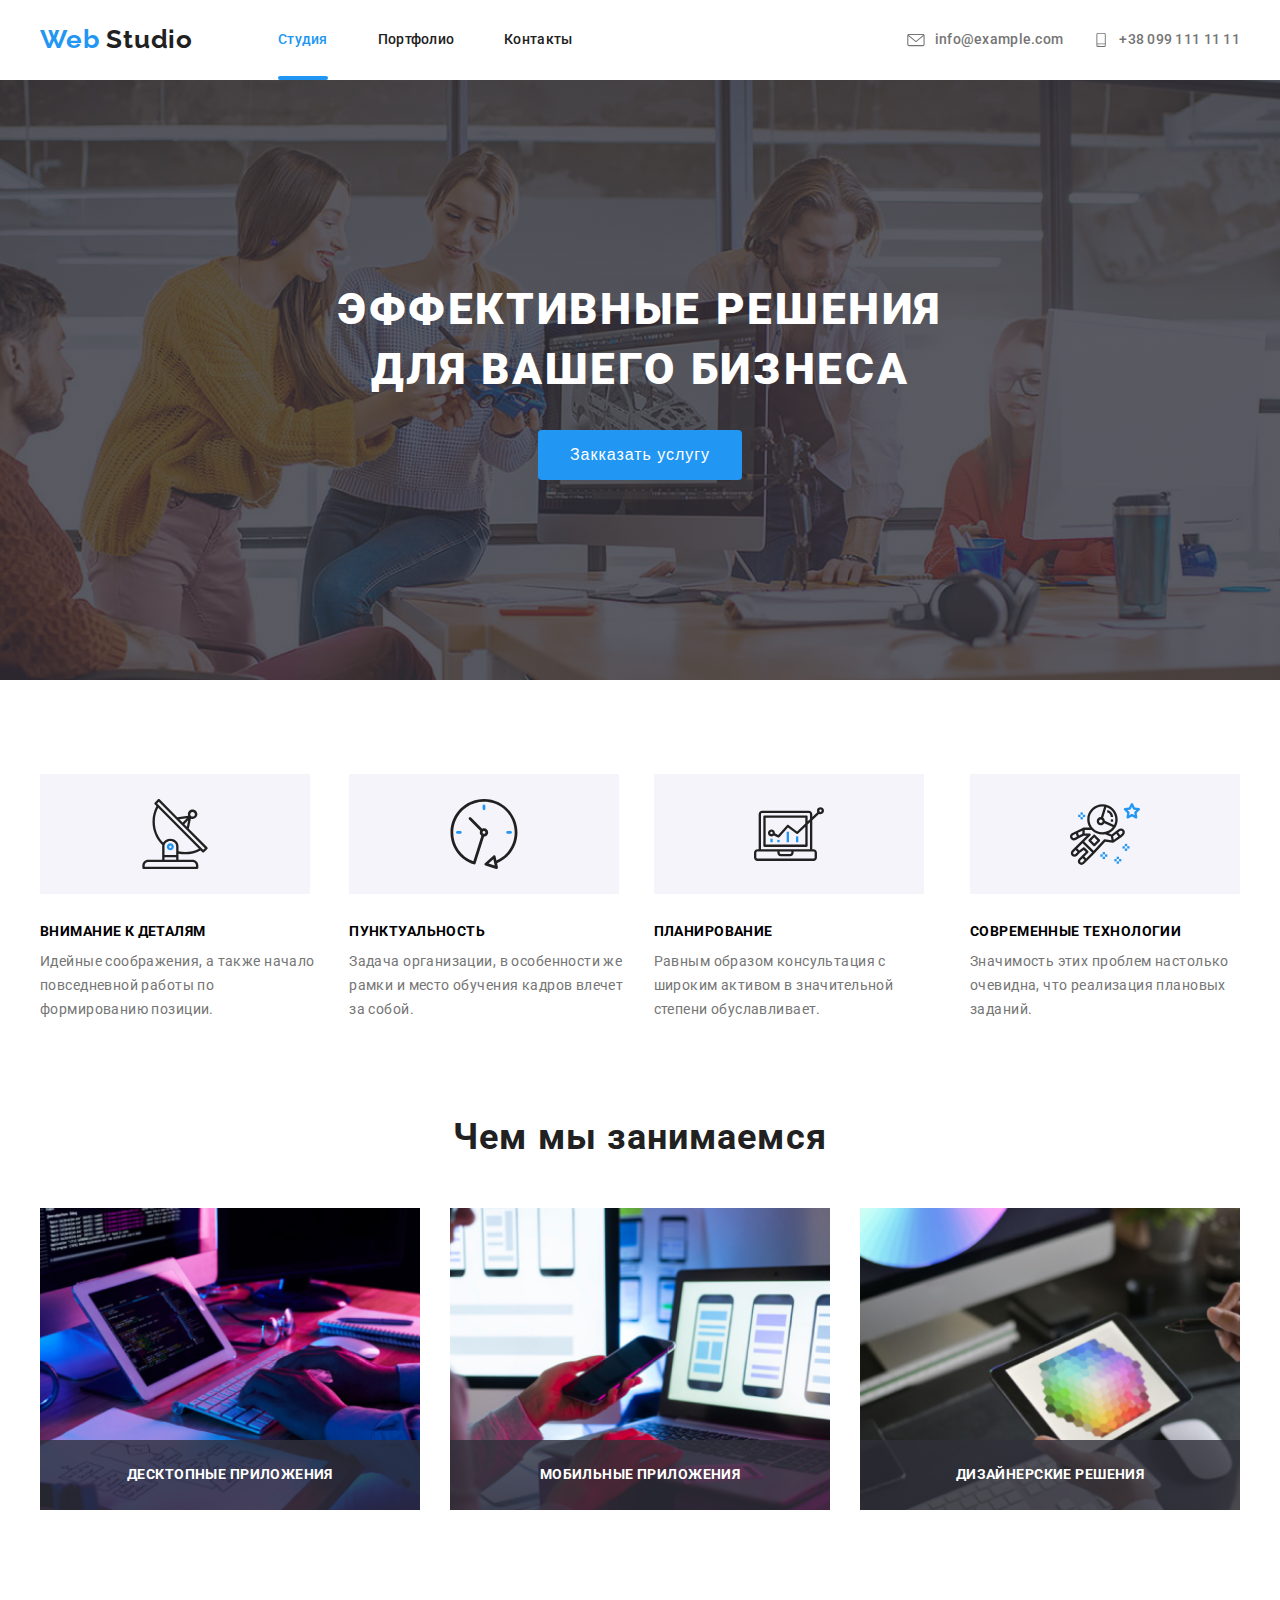
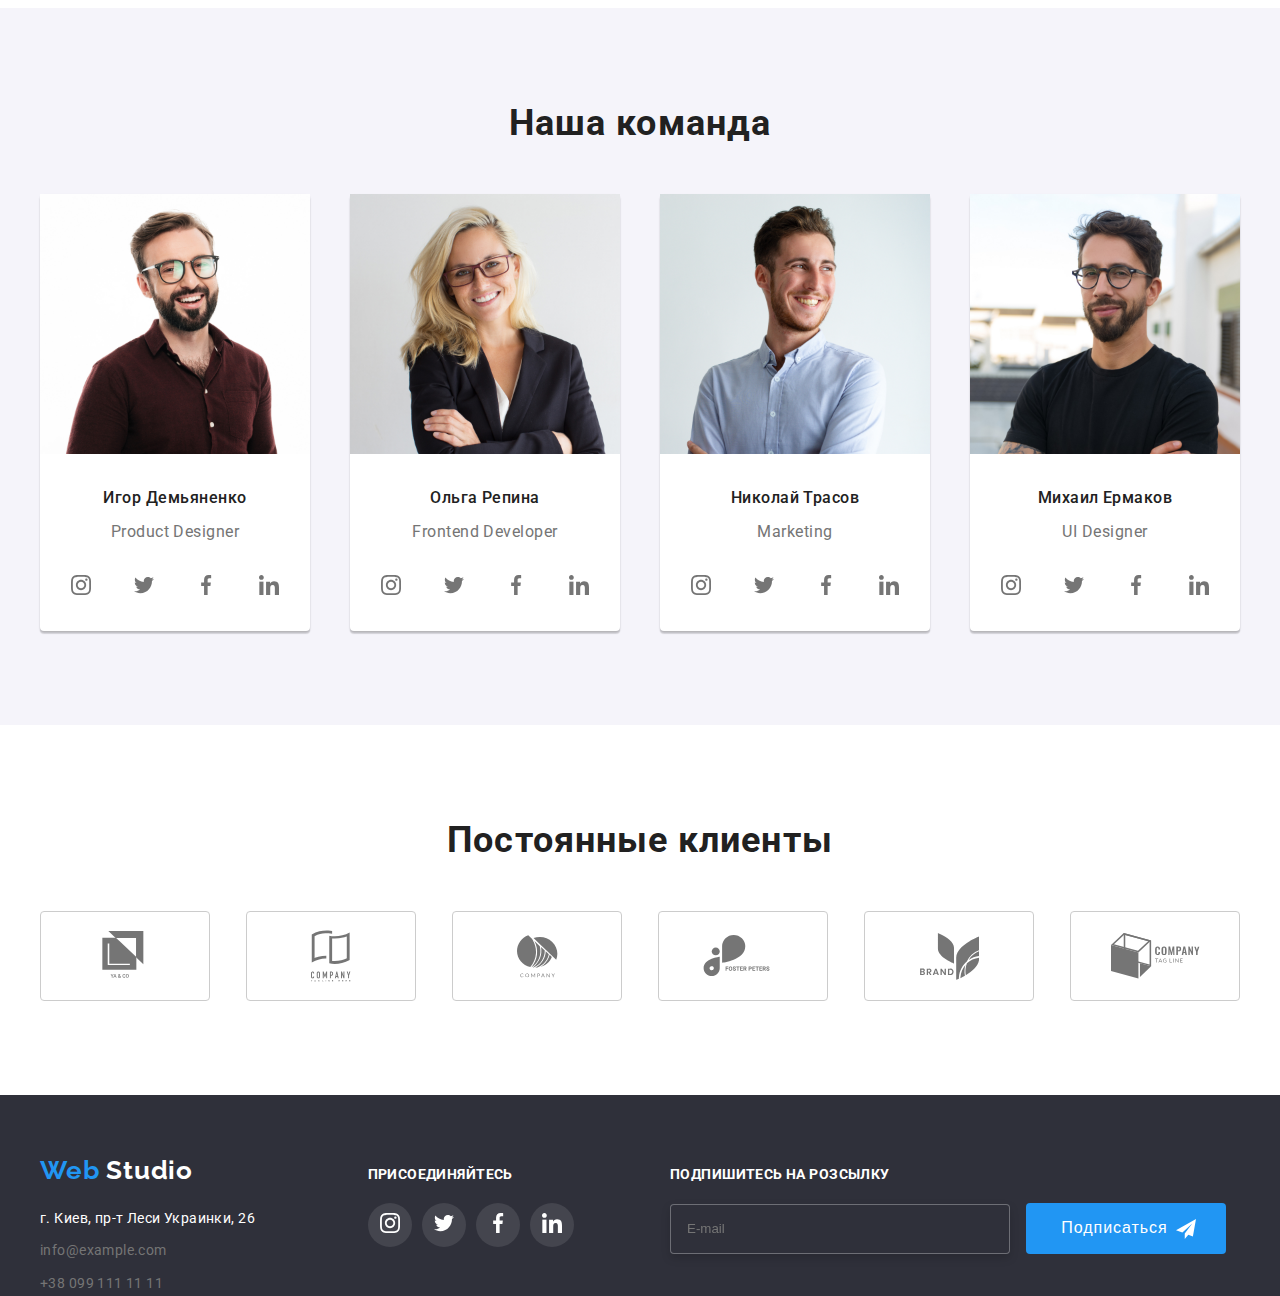
==== commit 9af1251b: "фикс" ====
--- a/index.html
+++ b/index.html
@@ -432,7 +432,7 @@
       <div class="container">
         <div class="footer-box">
           <div class="box-link">
-            <a href="./" class="footer-logo">
+            <a href="./" class="logo">
               <div class="web">Web</div>
               <div class="studio-white">Studio</div>
             </a>
--- a/css/main.min.css
+++ b/css/main.min.css
@@ -1,2 +1,2 @@
-a{text-decoration:none}ul{list-style:none;padding-left:0}html{-webkit-box-sizing:inherit;box-sizing:inherit}*,*::before,*::after{-webkit-box-sizing:border-box;box-sizing:border-box}:active,:hover,:focus{outline:0;outline-offset:0}h1,h2,h3,h4,h5,h6,ul,li,p{margin-top:0px;margin-bottom:0px}.container{width:1230px;padding:94px 15px;margin-left:auto;margin-right:auto}.no-padding{padding-top:0;padding-bottom:0}body{background-color:#fff;font-family:"Roboto", sans-serif}.nav-box{display:-webkit-box;display:-ms-flexbox;display:flex;-webkit-box-align:center;-ms-flex-align:center;align-items:center}.subtitle{color:#212121;font-size:36px;line-height:1.17;text-align:center;letter-spacing:0.03em;font-weight:700}.submit-button{background-color:#2196f3;color:#fff;font-size:16px;line-height:1.9;-webkit-box-align:center;-ms-flex-align:center;align-items:center;text-align:center;letter-spacing:0.06em;font-style:normal;border:0px;display:inline-block;border-radius:4px;padding:10px 32px;min-width:200px;margin-top:30px;margin-left:164px}.hero button{background-color:#2196f3;color:#fff;font-size:16px;line-height:1.9;-webkit-box-align:center;-ms-flex-align:center;align-items:center;text-align:center;letter-spacing:0.06em;font-style:normal;border:0px;display:inline-block;border-radius:4px;padding:10px 32px;min-width:200px;margin-top:30px}.subskriber button{background-color:#2196f3;color:#fff;font-size:16px;line-height:1.9;-webkit-box-align:center;-ms-flex-align:center;align-items:center;text-align:center;letter-spacing:0.06em;font-style:normal;border:0px;position:relative;display:inline-block;border-radius:4px;padding-left:32px;padding-top:10px;padding-right:55px;padding-bottom:10px;min-width:200px;margin-left:12px}.press button{background-color:#f5f4fa;color:#212121;font-weight:500;font-size:16px;line-height:1.63;text-align:center;letter-spacing:0.03em;display:block;border-radius:4px;border:0;padding:6px 22px;-webkit-transition-property:background-color, color;transition-property:background-color, color;-webkit-transition-duration:250ms;transition-duration:250ms;-webkit-transition-timing-function:cubic-bezier(0.4, 0, 0.2, 1);transition-timing-function:cubic-bezier(0.4, 0, 0.2, 1)}.press button:hover,.press button:focus{color:#fff;background-color:#2196f3;-webkit-box-shadow:0px 3px 1px rgba(0,0,0,0.1),0px 1px 2px rgba(0,0,0,0.08),0px 2px 2px rgba(0,0,0,0.12);box-shadow:0px 3px 1px rgba(0,0,0,0.1),0px 1px 2px rgba(0,0,0,0.08),0px 2px 2px rgba(0,0,0,0.12)}.logo{font-family:"Raleway", sans-serif;font-weight:700;font-size:26px;line-height:1.2;letter-spacing:0.03em;min-width:153px;display:-webkit-box;display:-ms-flexbox;display:flex;-webkit-box-pack:justify;-ms-flex-pack:justify;justify-content:space-between;padding-top:24px;padding-bottom:25px;margin-right:85px}.logo .web{color:#2196f3}.logo .studio{color:#212121}.logo .studio-white{color:#fff}.footer .footer-logo{width:153px;padding-top:0;padding-bottom:0;margin-top:60px;margin-bottom:20px}.site-nav{display:-webkit-box;display:-ms-flexbox;display:flex}.site-nav .item:not(:last-child){margin-right:50px}.site-nav a{color:#212121;font-weight:500;font-size:14px;line-height:1.14;letter-spacing:0.02em;display:block;padding-top:32px;-webkit-transition-property:background-color, color;transition-property:background-color, color;-webkit-transition-duration:250ms;transition-duration:250ms;-webkit-transition-timing-function:cubic-bezier(0.4, 0, 0.2, 1);transition-timing-function:cubic-bezier(0.4, 0, 0.2, 1)}.site-nav a:hover,.site-nav a:focus{color:#2196f3}.site-nav .link{color:#2196f3}.site-nav .link::after{content:" ";display:block;width:inherit;height:4px;background-color:#2196f3;border-radius:2px;margin-top:28px}.address-list{display:-webkit-box;display:-ms-flexbox;display:flex}.address-list a{color:#757575;font-weight:500;font-size:14px;line-height:1.14;letter-spacing:0.02em;font-style:normal;display:-webkit-box;display:-ms-flexbox;display:flex;padding-top:32px;padding-bottom:32px;margin-right:26px;-webkit-box-align:center;-ms-flex-align:center;align-items:center}.address-list:last-child{margin-right:0;-webkit-transition-property:background-color, color;transition-property:background-color, color;-webkit-transition-duration:250ms;transition-duration:250ms;-webkit-transition-timing-function:cubic-bezier(0.4, 0, 0.2, 1);transition-timing-function:cubic-bezier(0.4, 0, 0.2, 1)}.address-list .item+.item{margin-left:30px}.address-list .item a:hover,.address-list .item a:focus{color:#2196f3}.address-list .item a:hover .addres-icon,.address-list .item a:focus .addres-icon{color:#2196f3;fill:#2196f3}.address-box{margin-left:auto}.address-box .addres-icon{margin-right:10px;fill:#757575}.hero{height:600px;text-align:center;padding-top:200px;background-image:-webkit-gradient(linear, left top, left bottom, from(rgba(47,48,58,0.8)), to(rgba(47,48,58,0.8))),url(../images/header-img.jpg);background-image:linear-gradient(rgba(47,48,58,0.8) 0%, rgba(47,48,58,0.8) 100%),url(../images/header-img.jpg);background-repeat:no-repeat;background-position:50% 50%}.hero .title{color:var(--accent-white-color);font-weight:900;font-size:44px;line-height:1.36;text-align:center;letter-spacing:0.06em;text-transform:uppercase}.advantages .title{color:var(--title-text-color);font-weight:700;font-size:14px;line-height:1.14;letter-spacing:0.03em;text-transform:uppercase;margin:30px 0 10px 0}.advantages ul{display:-webkit-box;display:-ms-flexbox;display:flex;-webkit-box-pack:justify;-ms-flex-pack:justify;justify-content:space-between}.advantages .item:not(:last-child){margin-right:30px}.advantages .item:not(:last-child) .item img{background-color:#f5f4fa;padding:25px 102px;border-radius:4px}.advantages .title-inf{color:#757575;font-size:14px;line-height:1.7;letter-spacing:0.03em;font-family:Roboto;margin-top:0;margin-bottom:0}.advantages ul{padding:0}.advantages .advantages-icon{display:-webkit-inline-box;display:-ms-inline-flexbox;display:inline-flex;width:270px;height:120px;background-color:#f5f4fa;-webkit-box-align:center;-ms-flex-align:center;align-items:center;-webkit-box-pack:center;-ms-flex-pack:center;justify-content:center}.work .subtitle{margin-top:-94px;margin-bottom:50px}.work .signature{background-color:rgba(47,48,58,0.8);color:var(--accent-white-color);font-size:14px;line-height:1.14;text-align:center;letter-spacing:0.03em;text-transform:uppercase;font-weight:700;padding-top:27px;padding-bottom:27px;position:absolute;left:0;right:0;bottom:4px}.work .title{position:relative}.work .subject{display:-webkit-box;display:-ms-flexbox;display:flex;width:calc((100%-120px) / 3)}.work .title:not(:last-child){margin-right:30px}.team{background-color:#f5f4fa}.team .title{background-color:#fff;border-radius:4px;-webkit-box-sizing:border-box;box-sizing:border-box}.team ul{padding:0}.team .name{color:#212121;font-weight:500;font-size:16px;line-height:1.2;letter-spacing:0.03em;text-align:center;margin-top:30px}.team .specialty{margin-bottom:16px;margin-top:10px;text-align:center}.team .name+p{color:#757575;font-size:16px;line-height:1.9;letter-spacing:0.03em}.team .link-soc{display:-webkit-box;display:-ms-flexbox;display:flex;-webkit-box-pack:space-evenly;-ms-flex-pack:space-evenly;justify-content:space-evenly;margin-bottom:24px}.team .link-soc a:hover,.team .link-soc a:focus{background-color:#2196f3}.team .social-icon{fill:#757575}.team .link-soc a:hover .social-icon,.team .link-soc a:focus .social-icon{fill:#fff}.team .link-soc a{display:-webkit-inline-box;display:-ms-inline-flexbox;display:inline-flex;-webkit-box-pack:center;-ms-flex-pack:center;justify-content:center;-webkit-box-align:center;-ms-flex-align:center;align-items:center;width:44px;height:44px;border-radius:50%;padding:12px;-webkit-transition-property:background-color, fill;transition-property:background-color, fill;-webkit-transition-duration:250ms;transition-duration:250ms;-webkit-transition-timing-function:cubic-bezier(0.4, 0, 0.2, 1);transition-timing-function:cubic-bezier(0.4, 0, 0.2, 1)}.team .subject{display:-webkit-box;display:-ms-flexbox;display:flex;-webkit-box-pack:justify;-ms-flex-pack:justify;justify-content:space-between}.team .subject>.title{-webkit-box-shadow:0px 3px 1px rgba(0,0,0,0.1),0px 1px 2px rgba(0,0,0,0.08),0px 2px 2px rgba(0,0,0,0.12);box-shadow:0px 3px 1px rgba(0,0,0,0.1),0px 1px 2px rgba(0,0,0,0.08),0px 2px 2px rgba(0,0,0,0.12)}.clients .client-box{display:-webkit-box;display:-ms-flexbox;display:flex;-webkit-box-pack:justify;-ms-flex-pack:justify;justify-content:space-between}.clients .client-box .clients-link{display:-webkit-inline-box;display:-ms-inline-flexbox;display:inline-flex;width:170px;height:90px;-webkit-box-pack:center;-ms-flex-pack:center;justify-content:center;border:1px solid #ccc;-webkit-box-align:center;-ms-flex-align:center;align-items:center;border-radius:4px;fill:#757575;-webkit-transition-property:fill, border;transition-property:fill, border;-webkit-transition-duration:250ms;transition-duration:250ms;-webkit-transition-timing-function:cubic-bezier(0.4, 0, 0.2, 1);transition-timing-function:cubic-bezier(0.4, 0, 0.2, 1)}.clients .client-box .clients-link:hover,.clients .client-box .clients-link:focus{fill:#2196f3;border-color:#2196f3}.clients .client-box .item{display:-webkit-inline-box;display:-ms-inline-flexbox;display:inline-flex;-webkit-box-align:center;-ms-flex-align:center;align-items:center;-webkit-box-pack:center;-ms-flex-pack:center;justify-content:center;border-radius:4px}
+a{text-decoration:none}ul{list-style:none;padding-left:0}html{-webkit-box-sizing:inherit;box-sizing:inherit}*,*::before,*::after{-webkit-box-sizing:border-box;box-sizing:border-box}:active,:hover,:focus{outline:0;outline-offset:0}h1,h2,h3,h4,h5,h6,ul,li,p{margin-top:0px;margin-bottom:0px}.container{width:1230px;padding:94px 15px;margin-left:auto;margin-right:auto}.no-padding{padding-top:0;padding-bottom:0}body{background-color:#fff;font-family:"Roboto", sans-serif;margin:0}.nav-box{display:-webkit-box;display:-ms-flexbox;display:flex;-webkit-box-align:center;-ms-flex-align:center;align-items:center}.subtitle{color:#212121;font-size:36px;line-height:1.17;text-align:center;letter-spacing:0.03em;font-weight:700}.submit-button{background-color:#2196f3;color:#fff;font-size:16px;line-height:1.9;-webkit-box-align:center;-ms-flex-align:center;align-items:center;text-align:center;letter-spacing:0.06em;font-style:normal;border:0px;display:inline-block;border-radius:4px;padding:10px 32px;min-width:200px;margin-top:30px;margin-left:164px}.hero button{background-color:#2196f3;color:#fff;font-size:16px;line-height:1.9;-webkit-box-align:center;-ms-flex-align:center;align-items:center;text-align:center;letter-spacing:0.06em;font-style:normal;border:0px;display:inline-block;border-radius:4px;padding:10px 32px;min-width:200px;margin-top:30px}.subskriber button{background-color:#2196f3;color:#fff;font-size:16px;line-height:1.9;-webkit-box-align:center;-ms-flex-align:center;align-items:center;text-align:center;letter-spacing:0.06em;font-style:normal;border:0px;position:relative;display:inline-block;border-radius:4px;padding-left:32px;padding-top:10px;padding-right:55px;padding-bottom:10px;min-width:200px;margin-left:12px}.press button{background-color:#f5f4fa;color:#212121;font-weight:500;font-size:16px;line-height:1.63;text-align:center;letter-spacing:0.03em;display:block;border-radius:4px;border:0;padding:6px 22px;-webkit-transition-property:background-color, color;transition-property:background-color, color;-webkit-transition-duration:250ms;transition-duration:250ms;-webkit-transition-timing-function:cubic-bezier(0.4, 0, 0.2, 1);transition-timing-function:cubic-bezier(0.4, 0, 0.2, 1)}.press button:hover,.press button:focus{color:#fff;background-color:#2196f3;-webkit-box-shadow:0px 3px 1px rgba(0,0,0,0.1),0px 1px 2px rgba(0,0,0,0.08),0px 2px 2px rgba(0,0,0,0.12);box-shadow:0px 3px 1px rgba(0,0,0,0.1),0px 1px 2px rgba(0,0,0,0.08),0px 2px 2px rgba(0,0,0,0.12)}.logo{font-family:"Raleway", sans-serif;font-weight:700;font-size:26px;line-height:1.2;letter-spacing:0.03em;min-width:153px;display:-webkit-box;display:-ms-flexbox;display:flex;-webkit-box-pack:justify;-ms-flex-pack:justify;justify-content:space-between;padding-top:24px;padding-bottom:25px;margin-right:85px}.logo .web{color:#2196f3}.logo .studio{color:#212121}.logo .studio-white{color:#fff}.footer .footer-logo{width:153px;padding-top:0;padding-bottom:0;margin-top:60px;margin-bottom:20px}.site-nav{display:-webkit-box;display:-ms-flexbox;display:flex}.site-nav .item:not(:last-child){margin-right:50px}.site-nav a{color:#212121;font-weight:500;font-size:14px;line-height:1.14;letter-spacing:0.02em;display:block;padding-top:32px;-webkit-transition-property:background-color, color;transition-property:background-color, color;-webkit-transition-duration:250ms;transition-duration:250ms;-webkit-transition-timing-function:cubic-bezier(0.4, 0, 0.2, 1);transition-timing-function:cubic-bezier(0.4, 0, 0.2, 1)}.site-nav a:hover,.site-nav a:focus{color:#2196f3}.site-nav .link{color:#2196f3}.site-nav .link::after{content:" ";display:block;width:inherit;height:4px;background-color:#2196f3;border-radius:2px;margin-top:28px}.address-list{display:-webkit-box;display:-ms-flexbox;display:flex}.address-list a{color:#757575;font-weight:500;font-size:14px;line-height:1.14;letter-spacing:0.02em;font-style:normal;display:-webkit-box;display:-ms-flexbox;display:flex;padding-top:32px;padding-bottom:32px;-webkit-box-align:center;-ms-flex-align:center;align-items:center}.address-list:last-child{margin-right:0;-webkit-transition-property:background-color, color;transition-property:background-color, color;-webkit-transition-duration:250ms;transition-duration:250ms;-webkit-transition-timing-function:cubic-bezier(0.4, 0, 0.2, 1);transition-timing-function:cubic-bezier(0.4, 0, 0.2, 1)}.address-list .item+.item{margin-left:30px}.address-list .item a:hover,.address-list .item a:focus{color:#2196f3}.address-list .item a:hover .addres-icon,.address-list .item a:focus .addres-icon{color:#2196f3;fill:#2196f3}.address-box{margin-left:auto}.address-box .addres-icon{margin-right:10px;fill:#757575}.hero{height:600px;text-align:center;padding-top:200px;background-image:-webkit-gradient(linear, left top, left bottom, from(rgba(47,48,58,0.8)), to(rgba(47,48,58,0.8))),url(../images/header-img.jpg);background-image:linear-gradient(rgba(47,48,58,0.8) 0%, rgba(47,48,58,0.8) 100%),url(../images/header-img.jpg);background-repeat:no-repeat;background-position:50% 50%}.hero .title{color:#fff;font-weight:900;font-size:44px;line-height:1.36;text-align:center;letter-spacing:0.06em;text-transform:uppercase}.advantages .title{color:var(--title-text-color);font-weight:700;font-size:14px;line-height:1.14;letter-spacing:0.03em;text-transform:uppercase;margin:30px 0 10px 0}.advantages ul{display:-webkit-box;display:-ms-flexbox;display:flex;-webkit-box-pack:justify;-ms-flex-pack:justify;justify-content:space-between}.advantages .item:not(:last-child){margin-right:30px}.advantages .item:not(:last-child) .item img{background-color:#f5f4fa;padding:25px 102px;border-radius:4px}.advantages .title-inf{color:#757575;font-size:14px;line-height:1.7;letter-spacing:0.03em;font-family:Roboto;margin-top:0;margin-bottom:0}.advantages ul{padding:0}.advantages .advantages-icon{display:-webkit-inline-box;display:-ms-inline-flexbox;display:inline-flex;width:270px;height:120px;background-color:#f5f4fa;-webkit-box-align:center;-ms-flex-align:center;align-items:center;-webkit-box-pack:center;-ms-flex-pack:center;justify-content:center}.subtitle{color:#212121;font-size:36px;line-height:1.17;text-align:center;letter-spacing:0.03em;font-weight:700;margin-bottom:50px}.work .subtitle{margin-top:-94px;margin-bottom:50px}.work .signature{background-color:rgba(47,48,58,0.8);color:#fff;font-size:14px;line-height:1.14;text-align:center;letter-spacing:0.03em;text-transform:uppercase;font-weight:700;padding-top:27px;padding-bottom:27px;position:absolute;left:0;right:0;bottom:4px}.work .title{position:relative}.work .subject{display:-webkit-box;display:-ms-flexbox;display:flex;width:calc((100%-120px) / 3)}.work .title:not(:last-child){margin-right:30px}.team{background-color:#f5f4fa}.team .title{background-color:#fff;border-radius:4px;-webkit-box-sizing:border-box;box-sizing:border-box}.team ul{padding:0}.team .name{color:#212121;font-weight:500;font-size:16px;line-height:1.2;letter-spacing:0.03em;text-align:center;margin-top:30px}.team .specialty{margin-bottom:16px;margin-top:10px;text-align:center}.team .name+p{color:#757575;font-size:16px;line-height:1.9;letter-spacing:0.03em}.team .link-soc{display:-webkit-box;display:-ms-flexbox;display:flex;-webkit-box-pack:space-evenly;-ms-flex-pack:space-evenly;justify-content:space-evenly;margin-bottom:24px}.team .link-soc a:hover,.team .link-soc a:focus{background-color:#2196f3}.team .social-icon{fill:#757575}.team .link-soc a:hover .social-icon,.team .link-soc a:focus .social-icon{fill:#fff}.team .link-soc a{display:-webkit-inline-box;display:-ms-inline-flexbox;display:inline-flex;-webkit-box-pack:center;-ms-flex-pack:center;justify-content:center;-webkit-box-align:center;-ms-flex-align:center;align-items:center;width:44px;height:44px;border-radius:50%;padding:12px;-webkit-transition-property:background-color, fill;transition-property:background-color, fill;-webkit-transition-duration:250ms;transition-duration:250ms;-webkit-transition-timing-function:cubic-bezier(0.4, 0, 0.2, 1);transition-timing-function:cubic-bezier(0.4, 0, 0.2, 1)}.team .subject{display:-webkit-box;display:-ms-flexbox;display:flex;-webkit-box-pack:justify;-ms-flex-pack:justify;justify-content:space-between}.team .subject>.title{-webkit-box-shadow:0px 3px 1px rgba(0,0,0,0.1),0px 1px 2px rgba(0,0,0,0.08),0px 2px 2px rgba(0,0,0,0.12);box-shadow:0px 3px 1px rgba(0,0,0,0.1),0px 1px 2px rgba(0,0,0,0.08),0px 2px 2px rgba(0,0,0,0.12)}.clients .client-box{display:-webkit-box;display:-ms-flexbox;display:flex;-webkit-box-pack:justify;-ms-flex-pack:justify;justify-content:space-between}.clients .client-box .clients-link{display:-webkit-inline-box;display:-ms-inline-flexbox;display:inline-flex;width:170px;height:90px;-webkit-box-pack:center;-ms-flex-pack:center;justify-content:center;border:1px solid #ccc;-webkit-box-align:center;-ms-flex-align:center;align-items:center;border-radius:4px;fill:#757575;-webkit-transition-property:fill, border;transition-property:fill, border;-webkit-transition-duration:250ms;transition-duration:250ms;-webkit-transition-timing-function:cubic-bezier(0.4, 0, 0.2, 1);transition-timing-function:cubic-bezier(0.4, 0, 0.2, 1)}.clients .client-box .clients-link:hover,.clients .client-box .clients-link:focus{fill:#2196f3;border-color:#2196f3}.clients .client-box .item{display:-webkit-inline-box;display:-ms-inline-flexbox;display:inline-flex;-webkit-box-align:center;-ms-flex-align:center;align-items:center;-webkit-box-pack:center;-ms-flex-pack:center;justify-content:center;border-radius:4px}.footer{background-color:#2f303a}.footer .title{color:#fff;font-weight:700;line-height:1.14;letter-spacing:0.03em;text-transform:uppercase;font-size:14px;margin-bottom:20px}.footer .link{color:#757575;line-height:1.7;letter-spacing:0.03em;font-size:14px;font-style:normal}.footer .container{padding-top:0;padding-bottom:0}.footer .container .logo{width:153px;padding-top:0;padding-bottom:0;margin-top:60px;margin-bottom:20px}.footer .box-link{width:231px;margin-right:auto}.footer .box-link .footer-add ul .item:not(:last-child){margin-bottom:9px}.connect{width:206px;margin-right:auto;margin-left:auto;margin-top:72px}.connect .connect-box{display:-webkit-box;display:-ms-flexbox;display:flex}.connect .connect-box .item{background:rgba(255,255,255,0.1);width:44px;height:44px;border-radius:50%;-webkit-transition-property:background-color, color;transition-property:background-color, color;-webkit-transition-duration:250ms;transition-duration:250ms;-webkit-transition-timing-function:cubic-bezier(0.4, 0, 0.2, 1);transition-timing-function:cubic-bezier(0.4, 0, 0.2, 1)}.connect .connect-box .item{display:-webkit-inline-box;display:-ms-inline-flexbox;display:inline-flex;-webkit-box-pack:center;-ms-flex-pack:center;justify-content:center;-webkit-box-align:center;-ms-flex-align:center;align-items:center}.connect .connect-box .item .connect-icon{fill:#fff}.connect .connect-box .item:hover,.connect .connect-box .item:focus{background-color:#2196f3}.connect .connect-box .item:not(:last-child){margin-right:10px}.subskriber{width:570px;margin-left:auto;margin-top:72px}.subskriber .ft-input{width:340px;height:50px;background-color:#2f303a;padding:16px;border:1px solid rgba(255,255,255,0.3);-webkit-box-sizing:border-box;box-sizing:border-box;-webkit-filter:drop-shadow(0px 4px 4px rgba(0,0,0,0.15));filter:drop-shadow(0px 4px 4px rgba(0,0,0,0.15));border-radius:4px}.subskriber button{background-color:#2196f3;color:#fff;font-size:16px;line-height:1.9;-webkit-box-align:center;-ms-flex-align:center;align-items:center;text-align:center;letter-spacing:0.06em;font-style:normal;border:0px;position:relative;display:inline-block;border-radius:4px;padding-left:32px;padding-top:10px;padding-right:55px;padding-bottom:10px;min-width:200px;margin-left:12px}.subskriber .subskriber-icon{position:absolute;top:50%;left:150px;-webkit-transform:translate(0%, -50%);transform:translate(0%, -50%)}.footer-box{display:-webkit-box;display:-ms-flexbox;display:flex}address .maps{color:#fff;font-style:normal;font-size:14px;line-height:1.7;letter-spacing:0.03em}.backdrop{position:fixed;top:0;left:0;width:100%;height:100%;background-color:rgba(0,0,0,0.4);z-index:1;opacity:1;-webkit-transition:opacity 250ms cubic-bezier(0.4, 0, 0.2, 1);transition:opacity 250ms cubic-bezier(0.4, 0, 0.2, 1)}.form .form-input{padding:10px 20px 10px 42px;margin-top:18px;border-radius:4px;border:1px solid rgba(33,33,33,0.2);height:40px;width:448px}.form .form-input:focus{border-color:#2196f3}.form .form-field:focus-within svg{fill:#2196f3}.backdrop.is-hidden{opacity:0;pointer-events:none}.backdrop .modal .img{position:absolute;top:8px;right:8px}.backdrop .modal .img:hover,.backdrop .modal .img:focus{fill:#2196f3}.backdrop.is-hidden .modal{-webkit-transform:scale(0.8) translate(-50%, -50%);transform:scale(0.8) translate(-50%, -50%)}.modal{position:absolute;top:50%;left:50%;-webkit-transform:translate(-50%, -50%);transform:translate(-50%, -50%);padding:40px;min-width:528px;min-height:581px;text-align:center;color:#757575;background-color:#fff;-webkit-transition:-webkit-transform 250ms cubic-bezier(0.4, 0, 0.2, 1);transition:-webkit-transform 250ms cubic-bezier(0.4, 0, 0.2, 1);transition:transform 250ms cubic-bezier(0.4, 0, 0.2, 1);transition:transform 250ms cubic-bezier(0.4, 0, 0.2, 1), -webkit-transform 250ms cubic-bezier(0.4, 0, 0.2, 1)}.backdrop .title{padding-bottom:12px;font-family:Roboto;font-style:normal;font-weight:bold;font-size:20px;line-height:23px;text-align:center;letter-spacing:0.03em}.backdrop .form-label{font-family:Roboto;font-style:normal;font-weight:normal;font-size:12px;line-height:14px;letter-spacing:0.01em;margin-bottom:4px;display:block;color:#757575;position:absolute}.form .form-field{position:relative;font-family:Roboto;font-style:normal;font-weight:normal;font-size:14px;line-height:16px;letter-spacing:0.01em;margin-bottom:28px}.form .form-icon{position:absolute;top:29px;left:15px}.form .form-comment{margin-top:17px;padding:12px 16px;margin-bottom:20px;border-radius:4px;border:1px solid rgba(33,33,33,0.2);resize:none;height:120px;width:448px;font-family:Roboto;font-style:normal;font-weight:normal;font-size:12px;line-height:14px;letter-spacing:0.01em}.form .form-comment:focus{border-color:#2196f3}.form-check{display:-webkit-box;display:-ms-flexbox;display:flex;-webkit-box-align:center;-ms-flex-align:center;align-items:center;-webkit-box-pack:center;-ms-flex-pack:center;justify-content:center}.form-check .form-label-check{font-family:Roboto;font-style:normal;font-weight:normal;font-size:14px;line-height:24px;letter-spacing:0.03em;color:#757575}.checkbox{margin-right:5px}.check-link{color:#2196f3}.footer .container .logo{width:153px;padding-top:0;padding-bottom:0;margin-top:60px;margin-bottom:20px}.logo .web{color:#2196f3}.logo .studio-white{color:#fff}
 /*# sourceMappingURL=main.min.css.map */